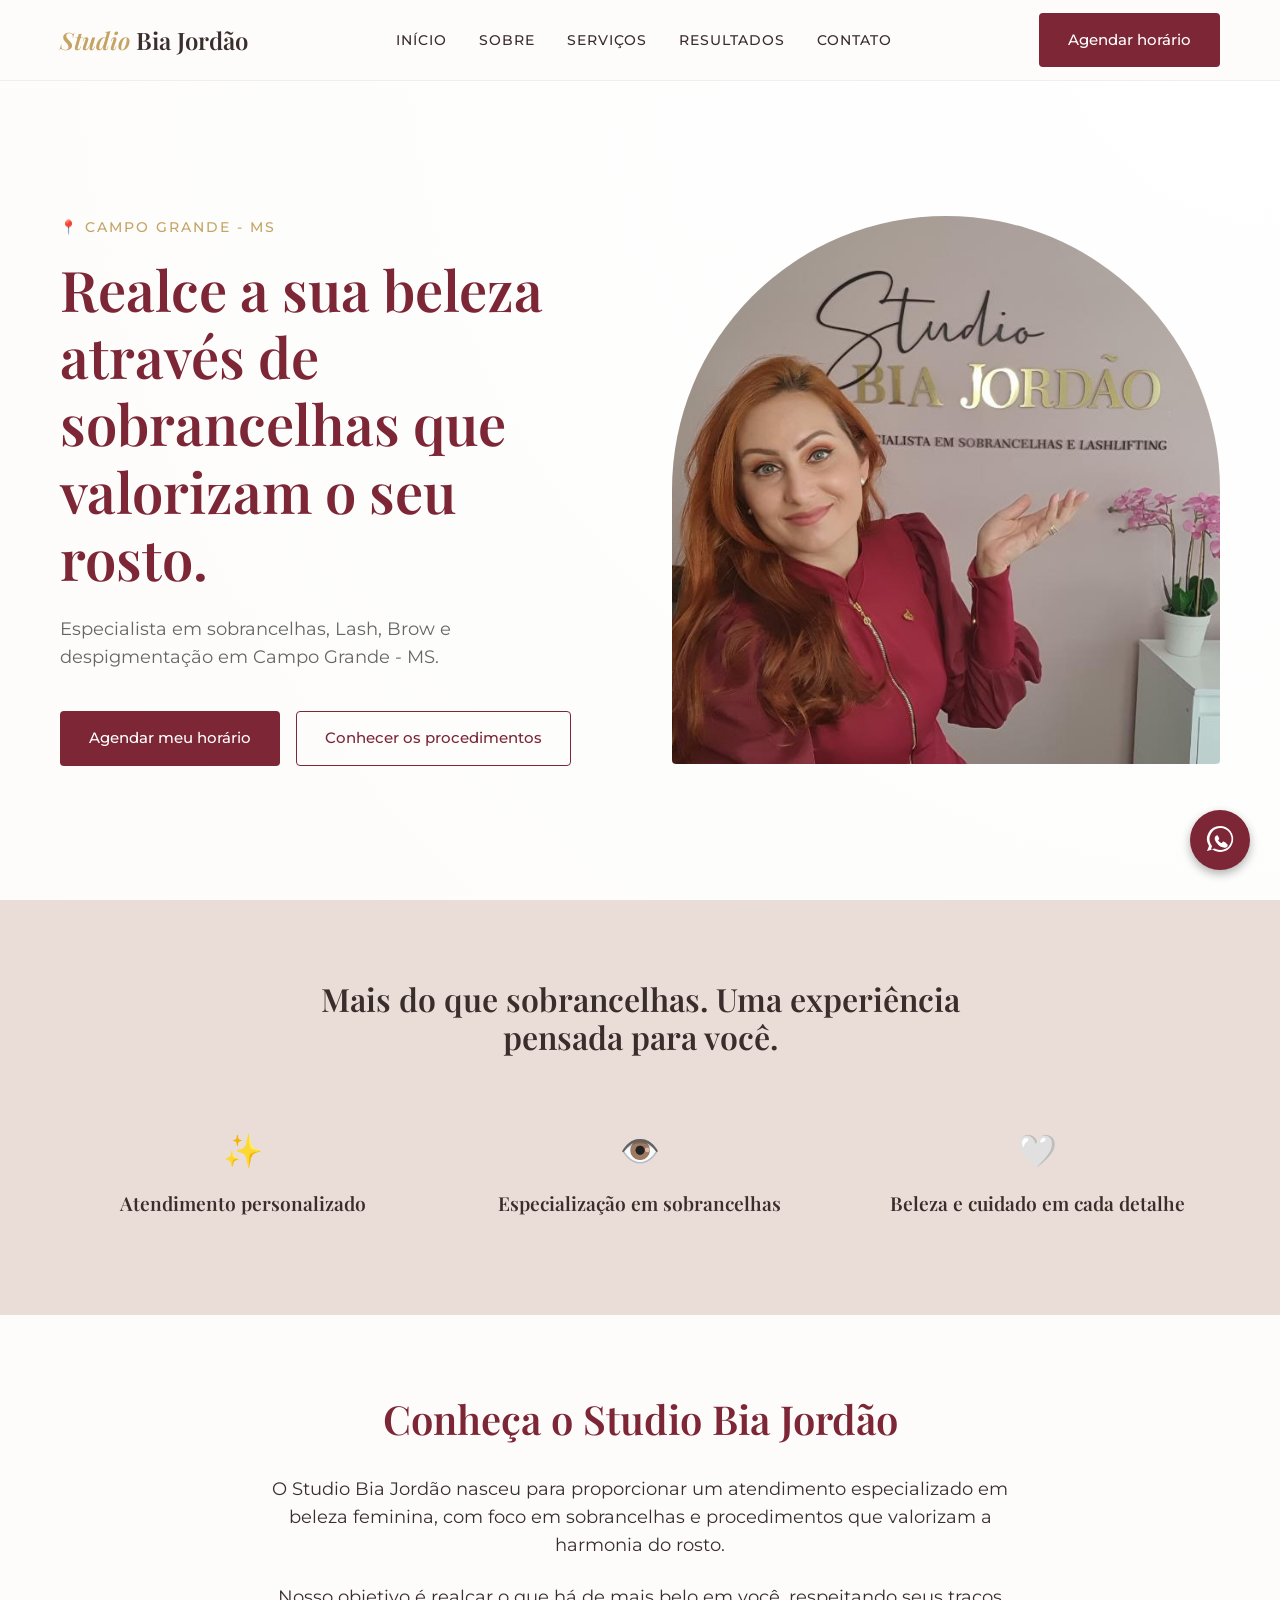
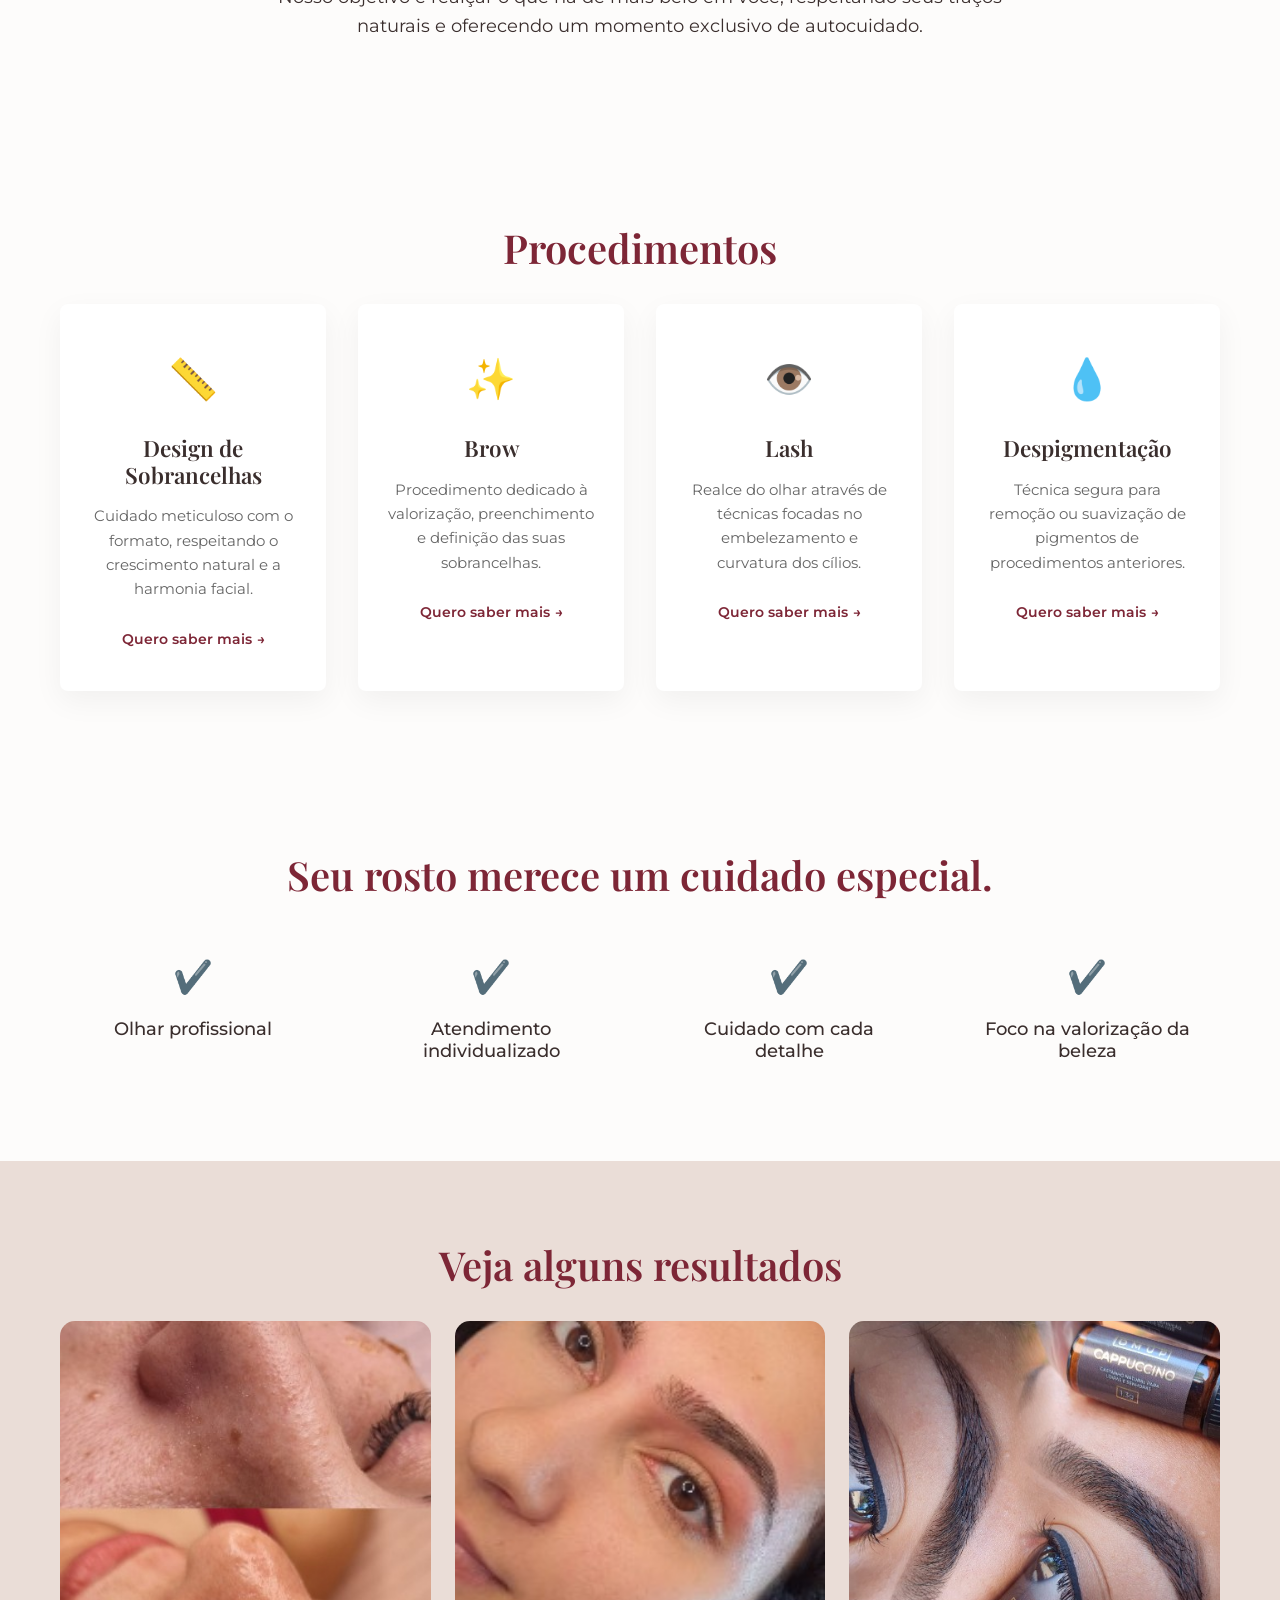
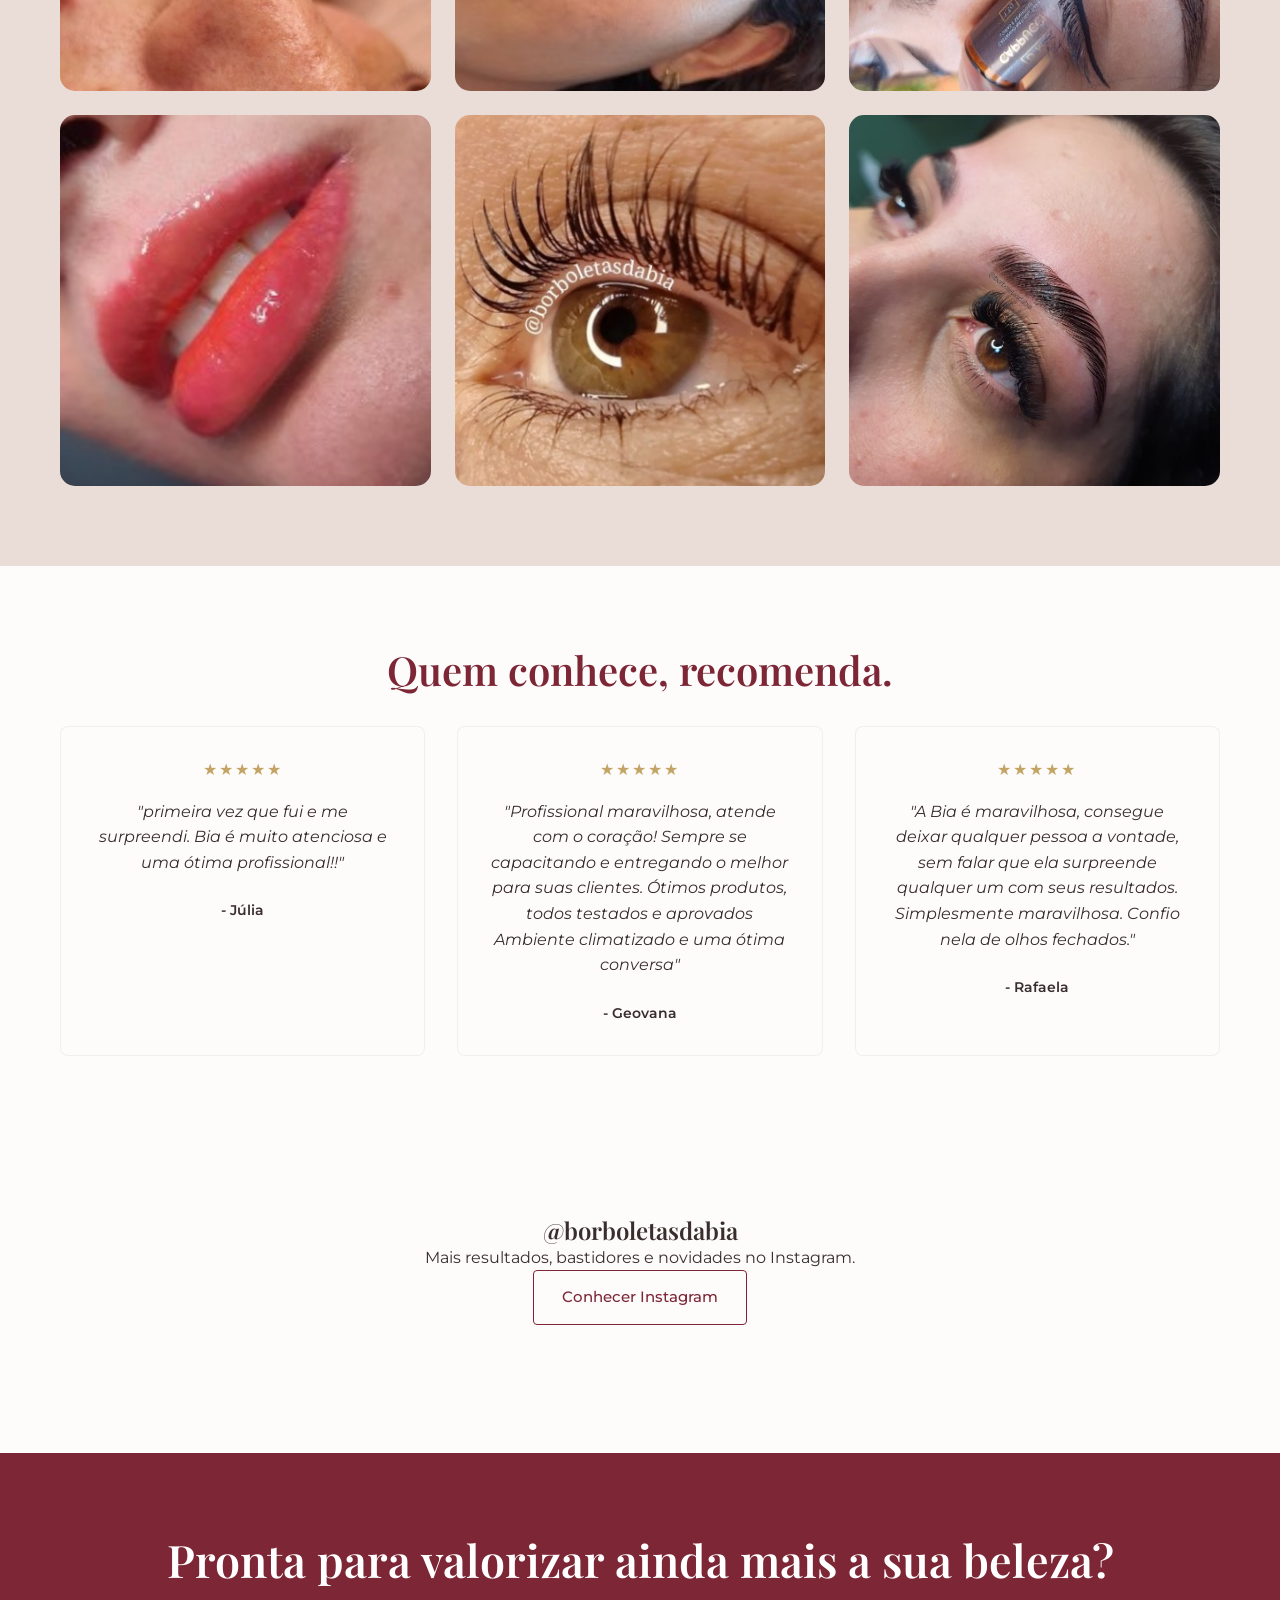
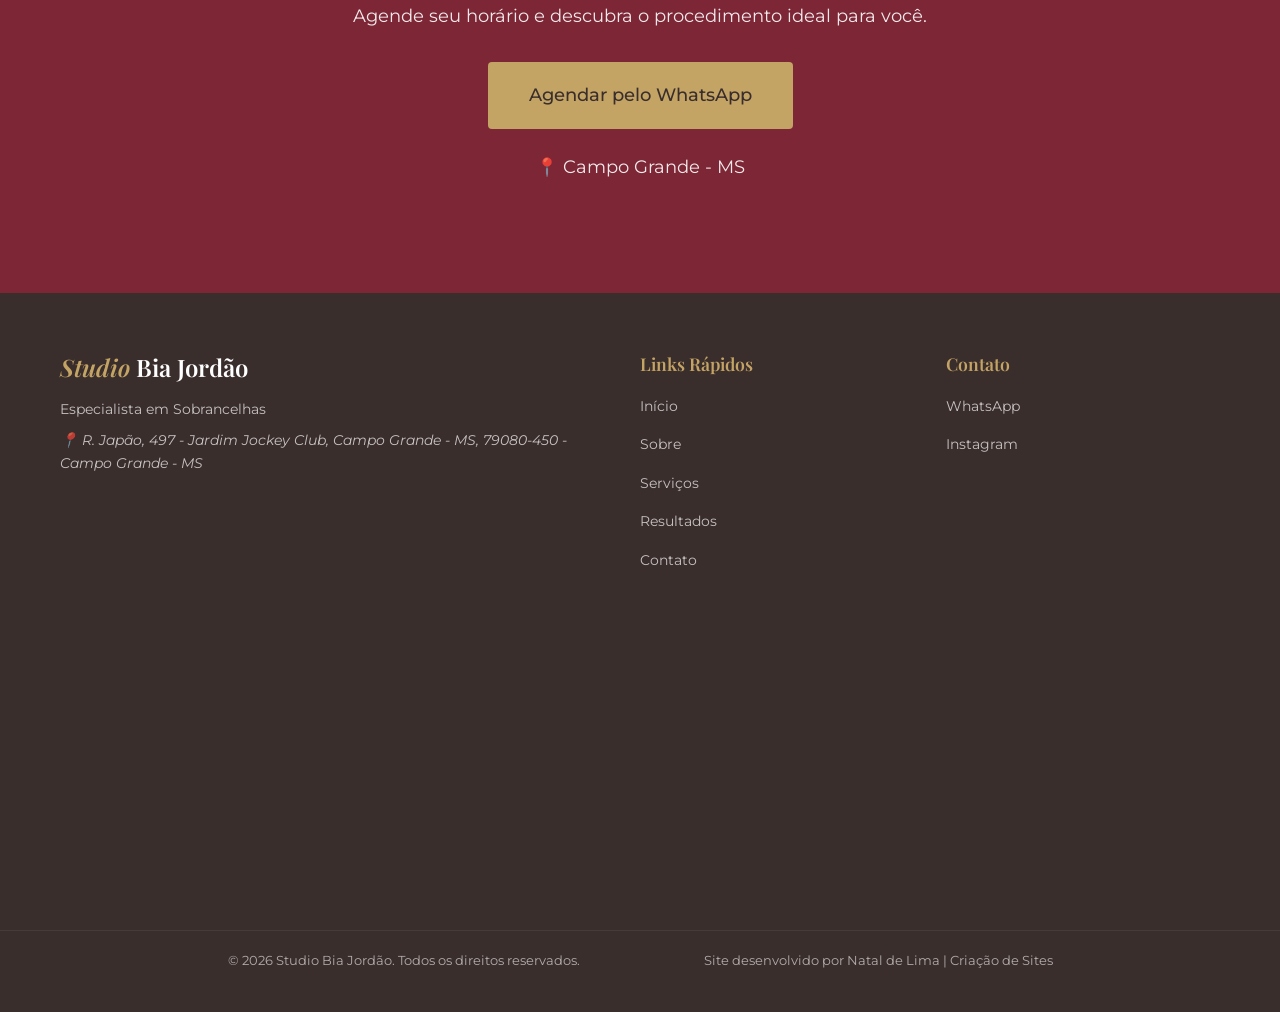
==== index.html @ cadeedb7 "Corrigido tamanho do mapa" ====
<!DOCTYPE html>
<html lang="pt-BR">

<head>
    <meta charset="UTF-8">
    <meta name="viewport" content="width=device-width, initial-scale=1.0">
    <meta name="description"
        content="Studio Bia Jordão em Campo Grande - MS. Especialista em sobrancelhas, Lash, Brow e despigmentação. Conheça os procedimentos e agende seu horário.">
    <title>Studio Bia Jordão | Sobrancelhas, Lash e Brow em Campo Grande</title>

    <!-- Open Graph / SEO Social -->
    <meta property="og:title" content="Studio Bia Jordão | Especialista em Sobrancelhas">
    <meta property="og:description"
        content="Realce a sua beleza através de sobrancelhas que valorizam o seu rosto em Campo Grande - MS.">
    <meta property="og:type" content="website">

    <!-- Google Fonts -->
    <link rel="preconnect" href="https://fonts.googleapis.com">
    <link rel="preconnect" href="https://fonts.gstatic.com" crossorigin>
    <link
        href="https://fonts.googleapis.com/css2?family=Montserrat:wght@300;400;500;600&family=Playfair+Display:ital,wght@0,400;0,600;1,400&display=swap"
        rel="stylesheet">

    <!-- CSS -->
    <link rel="stylesheet" href="css/style.css">
</head>

<body>

    <!-- Header -->
    <header id="header">
        <div class="container header-container">
            <a href="#inicio" class="logo" aria-label="Voltar ao início">
                <span>Studio</span> Bia Jordão
            </a>

            <nav class="desktop-nav" aria-label="Navegação principal">
                <ul class="nav-list">
                    <li><a href="#inicio">Início</a></li>
                    <li><a href="#sobre">Sobre</a></li>
                    <li><a href="#servicos">Serviços</a></li>
                    <li><a href="#resultados">Resultados</a></li>
                    <li><a href="#contato">Contato</a></li>
                </ul>
            </nav>

            <a href="https://wa.me/5567981476122?text=Olá%2C%20Bia!%20Vim%20pelo%20site%20e%20gostaria%20de%20saber%20mais%20sobre%20os%20procedimentos%20e%20horários%20disponíveis."
                class="btn btn-primary header-btn" target="_blank" rel="noopener noreferrer">Agendar horário</a>

            <!-- Mobile Menu Toggle -->
            <button class="menu-toggle" aria-label="Abrir menu" aria-expanded="false" aria-controls="mobile-nav">
                <span class="hamburger"></span>
            </button>
        </div>

        <!-- Mobile Nav -->
        <nav id="mobile-nav" class="mobile-nav" aria-hidden="true">
            <ul class="mobile-nav-list">
                <li><a href="#inicio">Início</a></li>
                <li><a href="#sobre">Sobre</a></li>
                <li><a href="#servicos">Serviços</a></li>
                <li><a href="#resultados">Resultados</a></li>
                <li><a href="#contato">Contato</a></li>
                <li><a href="https://wa.me/5567981476122" class="btn btn-primary" target="_blank"
                        rel="noopener noreferrer">Agendar horário</a></li>
            </ul>
        </nav>
    </header>

    <main>
        <!-- Hero Section -->
        <section id="inicio" class="hero">
            <div class="container hero-container">
                <div class="hero-content animate-on-scroll fade-in-up">
                    <span class="location-tag">📍 Campo Grande - MS</span>
                    <h1>Realce a sua beleza através de sobrancelhas que valorizam o seu rosto.</h1>
                    <p class="subheadline">Especialista em sobrancelhas, Lash, Brow e despigmentação em Campo Grande -
                        MS.</p>
                    <div class="hero-actions">
                        <a href="https://wa.me/5567981476122?text=Olá%2C%20Bia!%20Vim%20pelo%20site%20e%20gostaria%20de%20saber%20mais%20sobre%20os%20procedimentos%20e%20horários%20disponíveis."
                            class="btn btn-primary" target="_blank" rel="noopener noreferrer">Agendar meu horário</a>
                        <a href="#servicos" class="btn btn-outline">Conhecer os procedimentos</a>
                    </div>
                </div>
                <div class="hero-image animate-on-scroll fade-in">
                    <!-- Referência exata à imagem solicitada -->
                    <img class="hero-img" src="img/bia_jordao.jpeg"
                        alt="Bia Jordão - Especialista em Sobrancelhas no Studio Bia Jordão" width="600" height="800">
                    <div class="hero-decor"></div>
                </div>
            </div>
        </section>

        <!-- Positioning Section -->
        <section id="posicionamento" class="positioning bg-nude">
            <div class="container text-center animate-on-scroll fade-in-up">
                <h2>Mais do que sobrancelhas. Uma experiência pensada para você.</h2>
                <div class="features-grid">
                    <div class="feature-item">
                        <span class="feature-icon">✨</span>
                        <h3>Atendimento personalizado</h3>
                    </div>
                    <div class="feature-item">
                        <span class="feature-icon">👁️</span>
                        <h3>Especialização em sobrancelhas</h3>
                    </div>
                    <div class="feature-item">
                        <span class="feature-icon">🤍</span>
                        <h3>Beleza e cuidado em cada detalhe</h3>
                    </div>
                </div>
            </div>
        </section>

        <!-- About Section -->
        <section id="sobre" class="about">
            <div class="container about-container">
                <div class="about-text animate-on-scroll fade-in-up">
                    <h2 class="section-title">Conheça o Studio Bia Jordão</h2>
                    <p>O Studio Bia Jordão nasceu para proporcionar um atendimento especializado em beleza feminina, com
                        foco em sobrancelhas e procedimentos que valorizam a harmonia do rosto.</p>
                    <p>Nosso objetivo é realçar o que há de mais belo em você, respeitando seus traços naturais e
                        oferecendo um momento exclusivo de autocuidado.</p>
                </div>
            </div>
        </section>

        <!-- Services Section -->
        <section id="servicos" class="services bg-offwhite">
            <div class="container">
                <h2 class="section-title text-center animate-on-scroll fade-in-up">Procedimentos</h2>
                <div class="services-grid">

                    <div class="service-card animate-on-scroll fade-in-up delay-1">
                        <div class="card-icon">📏</div>
                        <h3>Design de Sobrancelhas</h3>
                        <p>Cuidado meticuloso com o formato, respeitando o crescimento natural e a harmonia facial.</p>
                        <a href="https://wa.me/5567981476122?text=Gostaria%20de%20saber%20mais%20sobre%20o%20Design%20de%20Sobrancelhas"
                            class="service-link" target="_blank" rel="noopener noreferrer">Quero saber mais
                            <span>&rarr;</span></a>
                    </div>

                    <div class="service-card animate-on-scroll fade-in-up delay-2">
                        <div class="card-icon">✨</div>
                        <h3>Brow</h3>
                        <p>Procedimento dedicado à valorização, preenchimento e definição das suas sobrancelhas.</p>
                        <a href="https://wa.me/5567981476122?text=Gostaria%20de%20saber%20mais%20sobre%20o%20procedimento%20Brow"
                            class="service-link" target="_blank" rel="noopener noreferrer">Quero saber mais
                            <span>&rarr;</span></a>
                    </div>

                    <div class="service-card animate-on-scroll fade-in-up delay-3">
                        <div class="card-icon">👁️</div>
                        <h3>Lash</h3>
                        <p>Realce do olhar através de técnicas focadas no embelezamento e curvatura dos cílios.</p>
                        <a href="https://wa.me/5567981476122?text=Gostaria%20de%20saber%20mais%20sobre%20o%20procedimento%20Lash"
                            class="service-link" target="_blank" rel="noopener noreferrer">Quero saber mais
                            <span>&rarr;</span></a>
                    </div>

                    <div class="service-card animate-on-scroll fade-in-up delay-4">
                        <div class="card-icon">💧</div>
                        <h3>Despigmentação</h3>
                        <p>Técnica segura para remoção ou suavização de pigmentos de procedimentos anteriores.</p>
                        <a href="https://wa.me/5567981476122?text=Gostaria%20de%20saber%20mais%20sobre%20a%20Despigmentação"
                            class="service-link" target="_blank" rel="noopener noreferrer">Quero saber mais
                            <span>&rarr;</span></a>
                    </div>

                </div>
            </div>
        </section>

        <!-- Why Choose Us -->
        <section id="diferenciais" class="why-choose-us">
            <div class="container text-center animate-on-scroll fade-in-up">
                <h2 class="section-title">Seu rosto merece um cuidado especial.</h2>
                <div class="why-grid">
                    <div class="why-item">
                        <span class="why-icon">✔️</span>
                        <h4>Olhar profissional</h4>
                    </div>
                    <div class="why-item">
                        <span class="why-icon">✔️</span>
                        <h4>Atendimento individualizado</h4>
                    </div>
                    <div class="why-item">
                        <span class="why-icon">✔️</span>
                        <h4>Cuidado com cada detalhe</h4>
                    </div>
                    <div class="why-item">
                        <span class="why-icon">✔️</span>
                        <h4>Foco na valorização da beleza</h4>
                    </div>
                </div>
            </div>
        </section>

        <!-- Results / Gallery -->
        <section id="resultados" class="gallery bg-nude">
            <div class="container">
                <h2 class="section-title text-center animate-on-scroll fade-in-up">Veja alguns resultados</h2>
                <div class="gallery-grid">
                    <div class="gallery-item animate-on-scroll fade-in">
                        <div class="placeholder-img"><img src="img/sobrancelha-1.jpeg"></div>
                    </div>
                    <div class="gallery-item animate-on-scroll fade-in delay-1">
                        <div class="placeholder-img"><img src="img/sobrancelha-2.jpeg"></div>
                    </div>
                    <div class="gallery-item animate-on-scroll fade-in delay-2">
                        <div class="placeholder-img"><img src="img/sobrancelha-3.jpeg"></div>
                    </div>
                    <div class="gallery-item animate-on-scroll fade-in">
                        <div class="placeholder-img"><img src="img/sobrancelha-4.jpeg"></div>
                    </div>
                    <div class="gallery-item animate-on-scroll fade-in delay-1">
                        <div class="placeholder-img"><img src="img/sobrancelha-5.jpeg"></div>
                    </div>
                    <div class="gallery-item animate-on-scroll fade-in delay-2">
                        <div class="placeholder-img"><img src="img/sobrancelha-6.jpeg"></div>
                    </div>
                </div>
            </div>
        </section>

        <!-- Testimonials -->
        <section id="depoimentos" class="testimonials">
            <div class="container text-center animate-on-scroll fade-in-up">
                <h2 class="section-title">Quem conhece, recomenda.</h2>
                <div class="testimonials-grid">
                    <div class="testimonial-card">
                        <div class="stars">★★★★★</div>
                        <p class="quote">"primeira vez que fui e me surpreendi. Bia é muito atenciosa e uma ótima
                            profissional!!"</p>
                        <p class="author">- Júlia</p>
                    </div>
                    <div class="testimonial-card">
                        <div class="stars">★★★★★</div>
                        <p class="quote">"Profissional maravilhosa, atende com o coração! Sempre se capacitando e
                            entregando o melhor para suas clientes. Ótimos
                            produtos, todos testados e aprovados Ambiente climatizado e uma ótima conversa"</p>
                        <p class="author">- Geovana</p>
                    </div>
                    <div class="testimonial-card">
                        <div class="stars">★★★★★</div>
                        <p class="quote">"A Bia é maravilhosa, consegue deixar qualquer pessoa a vontade, sem falar que
                            ela surpreende qualquer um com seus
                            resultados. Simplesmente maravilhosa. Confio nela de olhos fechados."</p>
                        <p class="author">- Rafaela</p>
                    </div>
                </div>
            </div>
        </section>

        <!-- Instagram -->
        <section id="instagram" class="instagram bg-offwhite">
            <div class="container text-center animate-on-scroll fade-in-up">
                <div class="insta-content">
                    <h2>@borboletasdabia</h2>
                    <p>Mais resultados, bastidores e novidades no Instagram.</p>
                    <a href="https://www.instagram.com/borboletasdabia/" class="btn btn-outline insta-btn"
                        target="_blank" rel="noopener noreferrer">Conhecer Instagram</a>
                </div>
            </div>
        </section>

        <!-- Final CTA -->
        <section id="contato" class="cta-final animate-on-scroll fade-in">
            <div class="container text-center">
                <h2>Pronta para valorizar ainda mais a sua beleza?</h2>
                <p>Agende seu horário e descubra o procedimento ideal para você.</p>
                <a href="https://wa.me/5567981476122" class="btn btn-primary btn-large" target="_blank"
                    rel="noopener noreferrer">Agendar pelo WhatsApp</a>
                <p class="location-sub">📍 Campo Grande - MS</p>
            </div>
        </section>
    </main>

    <!-- Footer -->
    <footer>
        <div class="container footer-container">
            <div class="footer-brand">
                <div class="logo"><span>Studio</span> Bia Jordão</div>
                <p>Especialista em Sobrancelhas</p>
                <address>
                    <p>📍 R. Japão, 497 - Jardim Jockey Club, Campo Grande - MS, 79080-450 -
                        Campo Grande - MS</p>

                    <iframe
                        src="https://www.google.com/maps/embed?pb=!1m18!1m12!1m3!1d3737.5935550552895!2d-54.62749182461278!3d-20.481880355731327!2m3!1f0!2f0!3f0!3m2!1i1024!2i768!4f13.1!3m3!1m2!1s0x9486e70e41bae967%3A0x37c1807185c353e5!2s%EF%B8%8F%20%40borboletasdabia%20Sobrancelhas%7C%20Lashlifting%7C%20Browlamination%7C%20Dermaplaning%7C%20Limpeza%EF%B8%8F%20de%20pele%20e%20muito%20mais*21!5e0!3m2!1spt-BR!2sbr!4v1786744595365!5m2!1spt-BR!2sbr"
                        style="border:0; border-radius: 5%; width:100%; max-width:450px; height: 400px"
                        allowfullscreen="" loading="lazy" referrerpolicy="strict-origin-when-cross-origin"></iframe>
                </address>
            </div>
            <div class="footer-links">
                <h4>Links Rápidos</h4>
                <ul>
                    <li><a href="#inicio">Início</a></li>
                    <li><a href="#sobre">Sobre</a></li>
                    <li><a href="#servicos">Serviços</a></li>
                    <li><a href="#resultados">Resultados</a></li>
                    <li><a href="#contato">Contato</a></li>
                </ul>
            </div>
            <div class="footer-social">
                <h4>Contato</h4>
                <ul>
                    <li><a href="https://wa.me/5567981476122" target="_blank" rel="noopener noreferrer">WhatsApp</a>
                    </li>
                    <li><a href="https://www.instagram.com/borboletasdabia/" target="_blank"
                            rel="noopener noreferrer">Instagram</a></li>
                </ul>
            </div>
        </div>
        <div class="footer-bottom">
            <p>&copy; 2026 Studio Bia Jordão. Todos os direitos reservados.</p>
            <p>Site desenvolvido por <a href="https://nataldelima.github.io" target="_blank">Natal de Lima | Criação de
                    Sites</a></p>
        </div>
    </footer>

    <!-- Floating WhatsApp Button -->
    <a href="https://wa.me/5567981476122?text=Olá%2C%20Bia!%20Vim%20pelo%20site%20e%20gostaria%20de%20agendar%20um%20horário."
        class="fab-whatsapp" target="_blank" rel="noopener noreferrer" aria-label="Agende seu horário via WhatsApp">
        <span class="tooltip">Agende seu horário</span>
        <!-- SVG Ícone WhatsApp -->
        <svg viewBox="0 0 32 32" width="32" height="32" fill="white">
            <path
                d="M16 2a13 13 0 0 0-11 20l-2 5 5.5-1.5a13 13 0 1 0 7.5-23.5zm0 24a11 11 0 0 1-5.5-1.5l-3.5 1 1-3.5a11 11 0 1 1 8 4zm5.5-7.5c-.3-.1-1.8-.9-2-1s-.5-.1-.7.2c-.2.3-.8 1-1 1.2s-.4.3-.7.1c-1-.5-2-1.3-2.8-2.3-.2-.3 0-.4.2-.6l.4-.5c.2-.2.2-.4.3-.6.1-.3 0-.5-.1-.7s-.8-2-1-2.4c-.3-.4-.6-.3-.8-.3h-.6c-.2 0-.6.1-.9.4s-1.1 1-1.1 2.6 1.1 3.2 1.3 3.4c.2.3 2.3 3.6 5.6 5 .8.3 1.4.5 1.9.6.8.3 1.5.2 2 .1.6-.1 1.8-.7 2-1.5s.2-1.4.1-1.6c-.1-.2-.4-.3-.7-.5z" />
        </svg>
    </a>

    <!-- Scripts -->
    <script src="js/script.js"></script>
</body>

</html>
---- css/style.css ----
/* ==========================================================================
   Variáveis e Tipografia
   ========================================================================== */
:root {
    /* Paleta de Cores */
    --color-primary: #7d2636;
    /* Bordô/Vinho profundo */
    --color-primary-dark: #5c1825;
    --color-secondary: #eaddd7;
    /* Nude/Rosé suave */
    --color-accent: #c4a465;
    /* Dourado/Champagne sutil */
    --color-bg-light: #fdfcfb;
    /* Off-white/Creme */
    --color-text-dark: #3a2e2d;
    /* Marrom profundo/Cinza escuro */
    --color-text-light: #ffffff;

    /* Fontes */
    --font-heading: 'Playfair Display', serif;
    --font-body: 'Montserrat', sans-serif;

    /* Espaçamentos e Sombras */
    --transition-smooth: all 0.3s cubic-bezier(0.25, 0.8, 0.25, 1);
    --shadow-soft: 0 10px 30px rgba(0, 0, 0, 0.05);
}

/* ==========================================================================
   Reset & Base
   ========================================================================== */
* {
    margin: 0;
    padding: 0;
    box-sizing: border-box;
}

html {
    scroll-behavior: smooth;
    scroll-padding-top: 80px;
    /* Compensa o sticky header */
}

body {
    font-family: var(--font-body);
    color: var(--color-text-dark);
    background-color: var(--color-bg-light);
    line-height: 1.6;
    overflow-x: hidden;
}

h1, h2, h3, h4, .logo {
    font-family: var(--font-heading);
    font-weight: 600;
    line-height: 1.2;
}

a {
    text-decoration: none;
    color: inherit;
    transition: var(--transition-smooth);
}

ul {
    list-style: none;
}

img {
    max-width: 100%;
    height: auto;
    display: block;
}

.container {
    width: 100%;
    max-width: 1200px;
    margin: 0 auto;
    padding: 0 20px;
}

.text-center {
    text-align: center;
}

.bg-nude {
    background-color: var(--color-secondary);
}

.bg-offwhite {
    background-color: var(--color-bg-light);
}

section {
    padding: 80px 0;
}

.section-title {
    font-size: 2.5rem;
    margin-bottom: 2rem;
    color: var(--color-primary);
}

/* ==========================================================================
   Botões
   ========================================================================== */
.btn {
    display: inline-block;
    padding: 14px 28px;
    font-size: 0.95rem;
    font-weight: 500;
    border-radius: 4px;
    text-align: center;
    cursor: pointer;
    border: 1px solid transparent;
}

.btn-primary {
    background-color: var(--color-primary);
    color: var(--color-text-light);
}

.btn-primary:hover, .btn-primary:focus {
    background-color: var(--color-primary-dark);
    transform: translateY(-2px);
    box-shadow: 0 5px 15px rgba(125, 38, 54, 0.3);
}

.btn-outline {
    background-color: transparent;
    color: var(--color-primary);
    border-color: var(--color-primary);
}

.btn-outline:hover, .btn-outline:focus {
    background-color: var(--color-primary);
    color: var(--color-text-light);
}

.btn-large {
    padding: 18px 40px;
    font-size: 1.1rem;
}

/* ==========================================================================
   Header & Navegação
   ========================================================================== */
header {
    position: fixed;
    top: 0;
    left: 0;
    width: 100%;
    background-color: rgba(253, 252, 251, 0.95);
    backdrop-filter: blur(10px);
    z-index: 1000;
    border-bottom: 1px solid rgba(0, 0, 0, 0.05);
    transition: var(--transition-smooth);
}

header.scrolled {
    box-shadow: var(--shadow-soft);
    padding: 10px 0;
}

.header-container {
    display: flex;
    justify-content: space-between;
    align-items: center;
    height: 80px;
    transition: height 0.3s ease;
}

header.scrolled .header-container {
    height: 65px;
}

.logo {
    font-size: 1.5rem;
    color: var(--color-text-dark);
}

.logo span {
    color: var(--color-accent);
    font-style: italic;
}

.desktop-nav .nav-list {
    display: flex;
    gap: 2rem;
}

.desktop-nav a {
    font-size: 0.9rem;
    font-weight: 500;
    text-transform: uppercase;
    letter-spacing: 1px;
}

.desktop-nav a:hover, .desktop-nav a:focus {
    color: var(--color-accent);
}

.menu-toggle {
    display: none;
    background: none;
    border: none;
    cursor: pointer;
    padding: 10px;
    z-index: 1001;
}

.hamburger {
    display: block;
    width: 25px;
    height: 2px;
    background-color: var(--color-text-dark);
    position: relative;
    transition: var(--transition-smooth);
}

.hamburger::before, .hamburger::after {
    content: '';
    position: absolute;
    width: 100%;
    height: 2px;
    background-color: var(--color-text-dark);
    left: 0;
    transition: var(--transition-smooth);
}

.hamburger::before {
    top: -8px;
}

.hamburger::after {
    top: 8px;
}

.menu-toggle.active .hamburger {
    background-color: transparent;
}

.menu-toggle.active .hamburger::before {
    transform: rotate(45deg);
    top: 0;
}

.menu-toggle.active .hamburger::after {
    transform: rotate(-45deg);
    top: 0;
}

/* Mobile Menu Overlay */
.mobile-nav {
    position: fixed;
    top: 0;
    right: -100%;
    width: 100%;
    height: 100vh;
    background-color: var(--color-bg-light);
    display: flex;
    align-items: center;
    justify-content: center;
    transition: right 0.4s ease-in-out;
    z-index: 999;
}

.mobile-nav.open {
    right: 0;
}

.mobile-nav-list {
    text-align: center;
    display: flex;
    flex-direction: column;
    gap: 2rem;
}

.mobile-nav-list a {
    font-size: 1.5rem;
    font-family: var(--font-heading);
}

/* ==========================================================================
   Hero Section
   ========================================================================== */
.hero {
    padding-top: 140px;
    /* offset para header */
    padding-bottom: 60px;
    min-height: 100vh;
    display: flex;
    align-items: center;
    background: radial-gradient(circle at top right, #fff, var(--color-bg-light));
}

.hero-container {
    display: grid;
    grid-template-columns: 1fr 1fr;
    gap: 4rem;
    align-items: center;
}

.location-tag {
    display: inline-block;
    font-size: 0.85rem;
    color: var(--color-accent);
    margin-bottom: 1rem;
    font-weight: 500;
    text-transform: uppercase;
    letter-spacing: 2px;
}

.hero-content h1 {
    font-size: 3.5rem;
    color: var(--color-primary);
    margin-bottom: 1.5rem;
}

.subheadline {
    font-size: 1.1rem;
    margin-bottom: 2.5rem;
    color: #666;
}

.hero-actions {
    display: flex;
    gap: 1rem;
    flex-wrap: wrap;
}

.hero-image {
    position: relative;
    border-top-left-radius: 50%;
    border-top-right-radius: 50%;
    overflow: hidden;
}

.hero-image img {
    border-radius: 4px;
    box-shadow: var(--shadow-soft);
    position: relative;
    z-index: 2;
}

.hero-decor {
    position: absolute;
    bottom: -20px;
    left: -20px;
    width: 100px;
    height: 100px;
    border: 2px solid var(--color-accent);
    z-index: 1;
}

/* ==========================================================================
   Seção Posicionamento & Diferenciais
   ========================================================================== */
.positioning h2 {
    font-size: 2rem;
    max-width: 700px;
    margin: 0 auto 3rem;
}

.features-grid, .why-grid {
    display: grid;
    grid-template-columns: repeat(3, 1fr);
    gap: 2rem;
}

.why-grid {
    grid-template-columns: repeat(4, 1fr);
}

.feature-item, .why-item {
    padding: 20px;
}

.feature-icon, .why-icon {
    font-size: 2rem;
    display: block;
    margin-bottom: 1rem;
}

.feature-item h3 {
    font-size: 1.2rem;
}

.why-item h4 {
    font-size: 1.1rem;
    font-family: var(--font-body);
    font-weight: 500;
}

/* ==========================================================================
   Sobre
   ========================================================================== */
.about-container {
    max-width: 800px;
    text-align: center;
}

.about p {
    font-size: 1.1rem;
    margin-bottom: 1.5rem;
}

/* ==========================================================================
   Serviços
   ========================================================================== */
.services-grid {
    display: grid;
    grid-template-columns: repeat(auto-fit, minmax(250px, 1fr));
    gap: 2rem;
}

.service-card {
    background: #fff;
    padding: 40px 30px;
    border-radius: 8px;
    box-shadow: var(--shadow-soft);
    text-align: center;
    border-top: 3px solid transparent;
    transition: var(--transition-smooth);
}

.service-card:hover {
    transform: translateY(-10px);
    border-top-color: var(--color-accent);
}

.card-icon {
    font-size: 2.5rem;
    margin-bottom: 1.5rem;
}

.service-card h3 {
    font-size: 1.4rem;
    margin-bottom: 1rem;
}

.service-card p {
    font-size: 0.95rem;
    color: #666;
    margin-bottom: 1.5rem;
}

.service-link {
    color: var(--color-primary);
    font-weight: 600;
    font-size: 0.9rem;
    display: inline-flex;
    align-items: center;
    gap: 5px;
}

.service-link span {
    transition: transform 0.3s ease;
}

.service-link:hover span {
    transform: translateX(5px);
}

/* ==========================================================================
   Galeria / Resultados
   ========================================================================== */
.gallery-grid {
    display: grid;
    grid-template-columns: repeat(3, minmax(0, 1fr));
    gap: 1.5rem;
    align-items: start;
}

.placeholder-img {
    width: 100%;
    max-width: 400px;
    aspect-ratio: 1/1;
    margin: 0 auto;
    overflow: hidden;
    border-radius: 15px;
    background-color: #dfd3d0;
    transition: var(--transition-smooth);
}

.placeholder-img img {
    width: 100%;
    height: 100%;
    display: block;
    object-fit: cover;
    object-position: content;
    transition: transform 0.4s ease;

}

.gallery-item:hover .placeholder-img {
    transform: scale(1.02);
    box-shadow: var(--shadow-soft);
}

.gallery-item:hover .placeholder-img img {
    transform: scale(1.03);
}

/* ==========================================================================
   Depoimentos
   ========================================================================== */
.testimonials-grid {
    display: grid;
    grid-template-columns: repeat(3, 1fr);
    gap: 2rem;
}

.testimonial-card {
    padding: 30px;
    background: var(--color-bg-light);
    border: 1px solid rgba(0, 0, 0, 0.05);
    border-radius: 8px;
}

.stars {
    color: var(--color-accent);
    margin-bottom: 1rem;
    letter-spacing: 2px;
}

.quote {
    font-style: italic;
    margin-bottom: 1.5rem;
}

.author {
    font-weight: 600;
    font-size: 0.9rem;
}

/* ==========================================================================
   Instagram
   ========================================================================== */
.insta-content {
    margin-bottom: 3rem;
}

.insta-grid {
    display: grid;
    grid-template-columns: repeat(4, 1fr);
    gap: 1rem;
}

.insta-placeholder {
    background: #eae3e1;
    aspect-ratio: 1/1;
    display: flex;
    align-items: center;
    justify-content: center;
    color: #999;
    font-size: 0.9rem;
    border-radius: 4px;
}

/* ==========================================================================
   CTA Final
   ========================================================================== */
.cta-final {
    background-color: var(--color-primary);
    color: var(--color-text-light);
}

.cta-final h2 {
    color: var(--color-text-light);
    font-size: 2.8rem;
    margin-bottom: 1rem;
}

.cta-final p {
    margin-bottom: 2rem;
    font-size: 1.1rem;
    opacity: 0.9;
}

.cta-final .btn-primary {
    background-color: var(--color-accent);
    color: var(--color-text-dark);
}

.cta-final .btn-primary:hover {
    background-color: #b39352;
}

.location-sub {
    margin-top: 1.5rem;
    font-size: 0.9rem;
    opacity: 0.8;
}

/* ==========================================================================
   Footer
   ========================================================================== */
footer {
    background-color: var(--color-text-dark);
    color: #fff;
    padding: 60px 0 20px;
}

.footer-container {
    display: grid;
    grid-template-columns: 2fr 1fr 1fr;
    gap: 2rem;
    margin-bottom: 40px;
}

.footer-brand .logo {
    color: #fff;
    margin-bottom: 1rem;
}

.footer-brand .logo span {
    color: var(--color-accent);
}

.footer-brand p {
    opacity: 0.7;
    font-size: 0.9rem;
    margin-bottom: 0.5rem;
}

.footer-links h4, .footer-social h4 {
    color: var(--color-accent);
    margin-bottom: 1.2rem;
    font-size: 1.1rem;
}

.footer-links li, .footer-social li {
    margin-bottom: 0.8rem;
}

.footer-links a, .footer-social a {
    opacity: 0.7;
    font-size: 0.9rem;
}

.footer-links a:hover, .footer-social a:hover {
    opacity: 1;
    color: var(--color-accent);
}

.footer-bottom {
    display: flex;
    gap: 10%;
    justify-content: center;
    padding: 20px;
    border-top: 1px solid rgba(255, 255, 255, 0.1);
    font-size: 0.8rem;
    opacity: 0.6;
}

/* ==========================================================================
   Floating WhatsApp Button
   ========================================================================== */
.fab-whatsapp {
    position: fixed;
    bottom: 30px;
    right: 30px;
    background-color: var(--color-primary);
    width: 60px;
    height: 60px;
    border-radius: 50%;
    display: flex;
    justify-content: center;
    align-items: center;
    box-shadow: 0 4px 10px rgba(0, 0, 0, 0.3);
    z-index: 9999;
    transition: transform 0.3s ease;
}

.fab-whatsapp:hover {
    transform: scale(1.1);
}

.fab-whatsapp .tooltip {
    position: absolute;
    right: 75px;
    background: #fff;
    color: #333;
    padding: 6px 12px;
    border-radius: 4px;
    font-size: 0.8rem;
    font-weight: 500;
    white-space: nowrap;
    opacity: 0;
    pointer-events: none;
    transition: opacity 0.3s ease;
    box-shadow: var(--shadow-soft);
}

.fab-whatsapp:hover .tooltip {
    opacity: 1;
}

/* ==========================================================================
   Animações
   ========================================================================== */
.animate-on-scroll {
    opacity: 0;
}

.fade-in {
    transform: translateY(0);
    transition: opacity 0.8s ease;
}

.fade-in-up {
    transform: translateY(30px);
    transition: opacity 0.8s ease, transform 0.8s ease;
}

.is-visible {
    opacity: 1;
    transform: translateY(0);
}

.delay-1 {
    transition-delay: 0.1s;
}

.delay-2 {
    transition-delay: 0.2s;
}

.delay-3 {
    transition-delay: 0.3s;
}

.delay-4 {
    transition-delay: 0.4s;
}

/* Respeitar preferência do usuário por menos movimento */
@media (prefers-reduced-motion: reduce) {
    * {
        animation: none !important;
        transition: none !important;
    }

    html {
        scroll-behavior: auto;
    }

    .animate-on-scroll {
        opacity: 1;
        transform: none;
    }
}

/* ==========================================================================
   Media Queries (Responsividade)
   ========================================================================== */
@media (max-width: 1024px) {
    .hero h1 {
        font-size: 2.8rem;
    }

    .hero-container {
        gap: 2rem;
    }
}

@media (max-width: 768px) {

    /* Header Mobile */
    .header-btn, .desktop-nav {
        display: none;
    }

    .menu-toggle {
        display: block;
    }

    /* Layouts */
    .hero {
        padding-top: 100px;
        text-align: center;
    }

    .hero-container {
        grid-template-columns: 1fr;
        gap: 3rem;
    }

    .hero-actions {
        justify-content: center;
    }

    .hero-decor {
        display: none;
    }

    .features-grid, .why-grid, .gallery-grid, .testimonials-grid {
        grid-template-columns: 1fr;
    }

    .gallery-grid {
        grid-template-columns: repeat(2, minmax(0, 1fr));
    }

    .insta-grid {
        grid-template-columns: repeat(2, 1fr);
    }

    .hide-mobile {
        display: none;
    }

    .footer-container {
        grid-template-columns: 1fr;
        text-align: center;
    }

    .cta-final h2 {
        font-size: 2.2rem;
    }

    .section-title {
        font-size: 2rem;
    }

    .fab-whatsapp {
        bottom: 20px;
        right: 20px;
        width: 50px;
        height: 50px;
    }

    .fab-whatsapp .tooltip {
        display: none;
    }
}

@media (max-width: 414px) {
    .gallery-grid {
        grid-template-columns: 1fr;
    }

    .hero h1 {
        font-size: 2.2rem;
    }

    .btn {
        width: 100%;
        margin-bottom: 10px;
    }

    .hero-actions {
        flex-direction: column;
        gap: 0;
    }
}
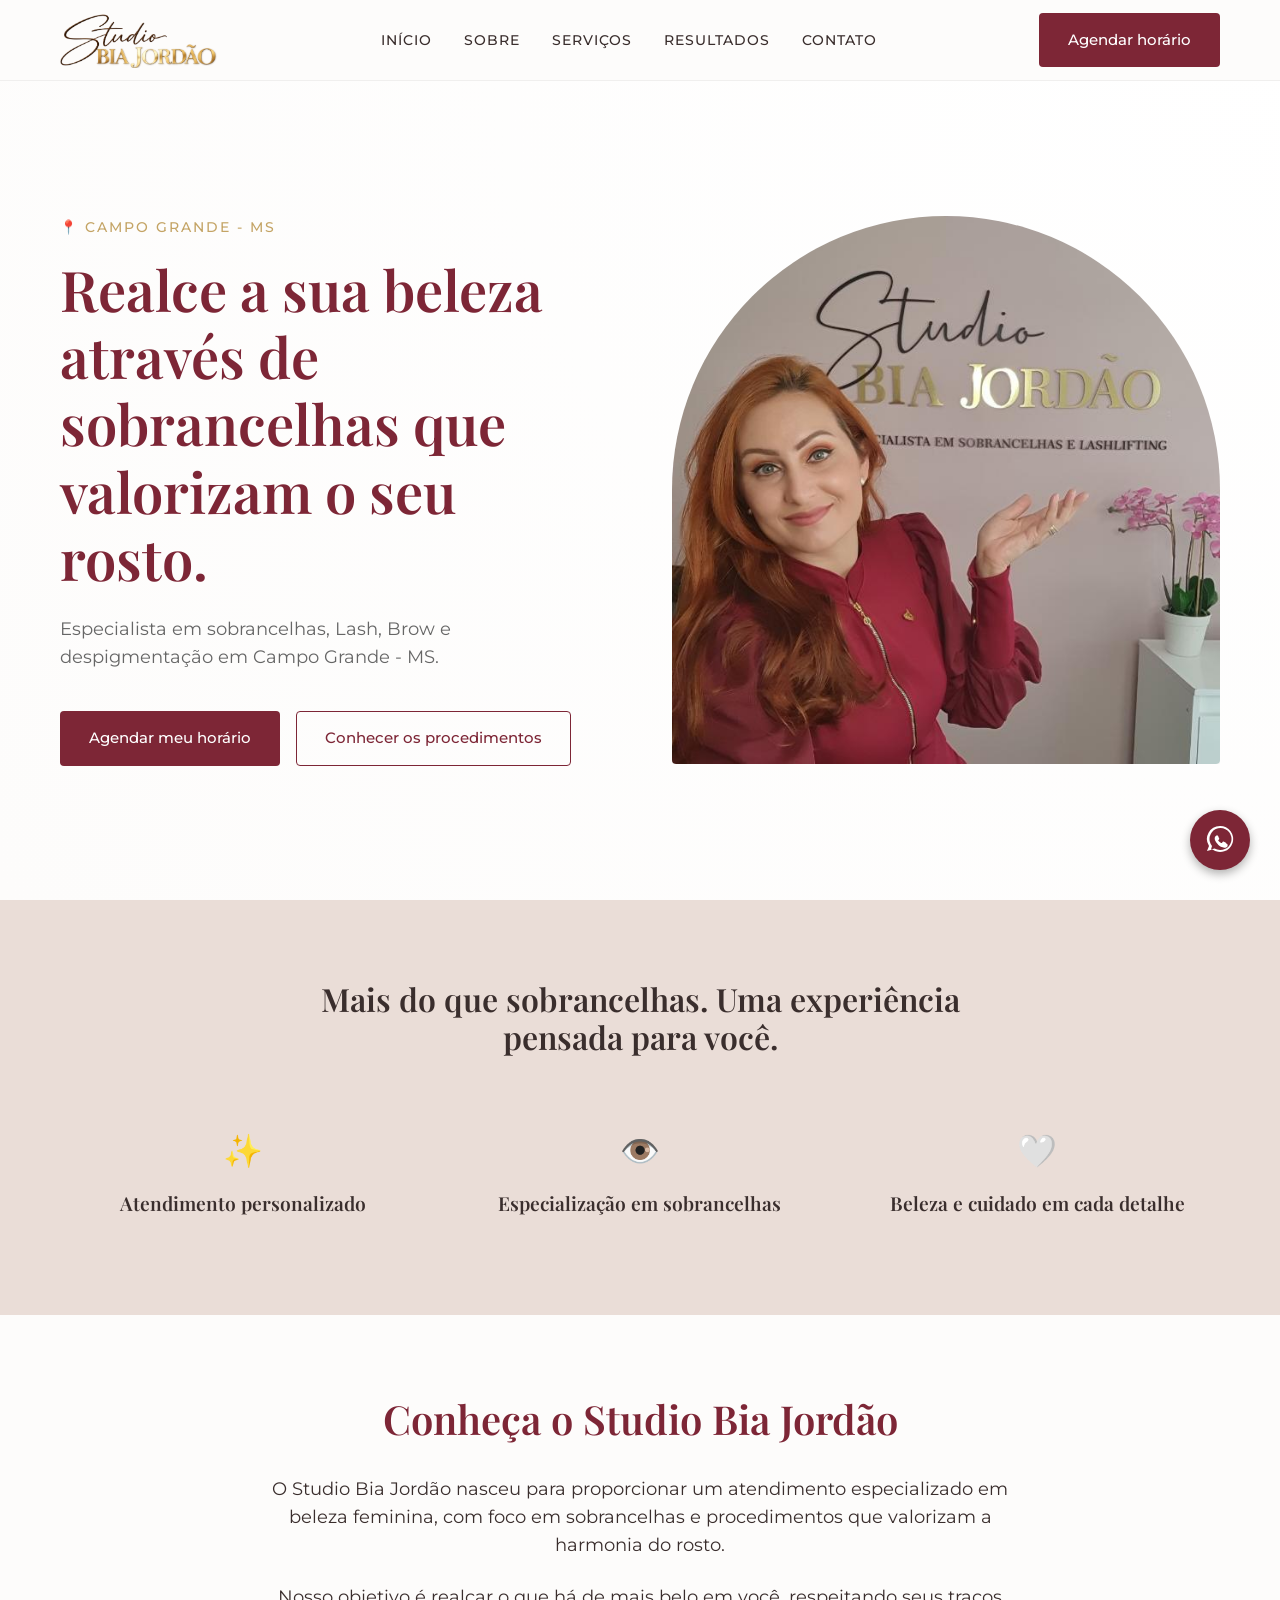
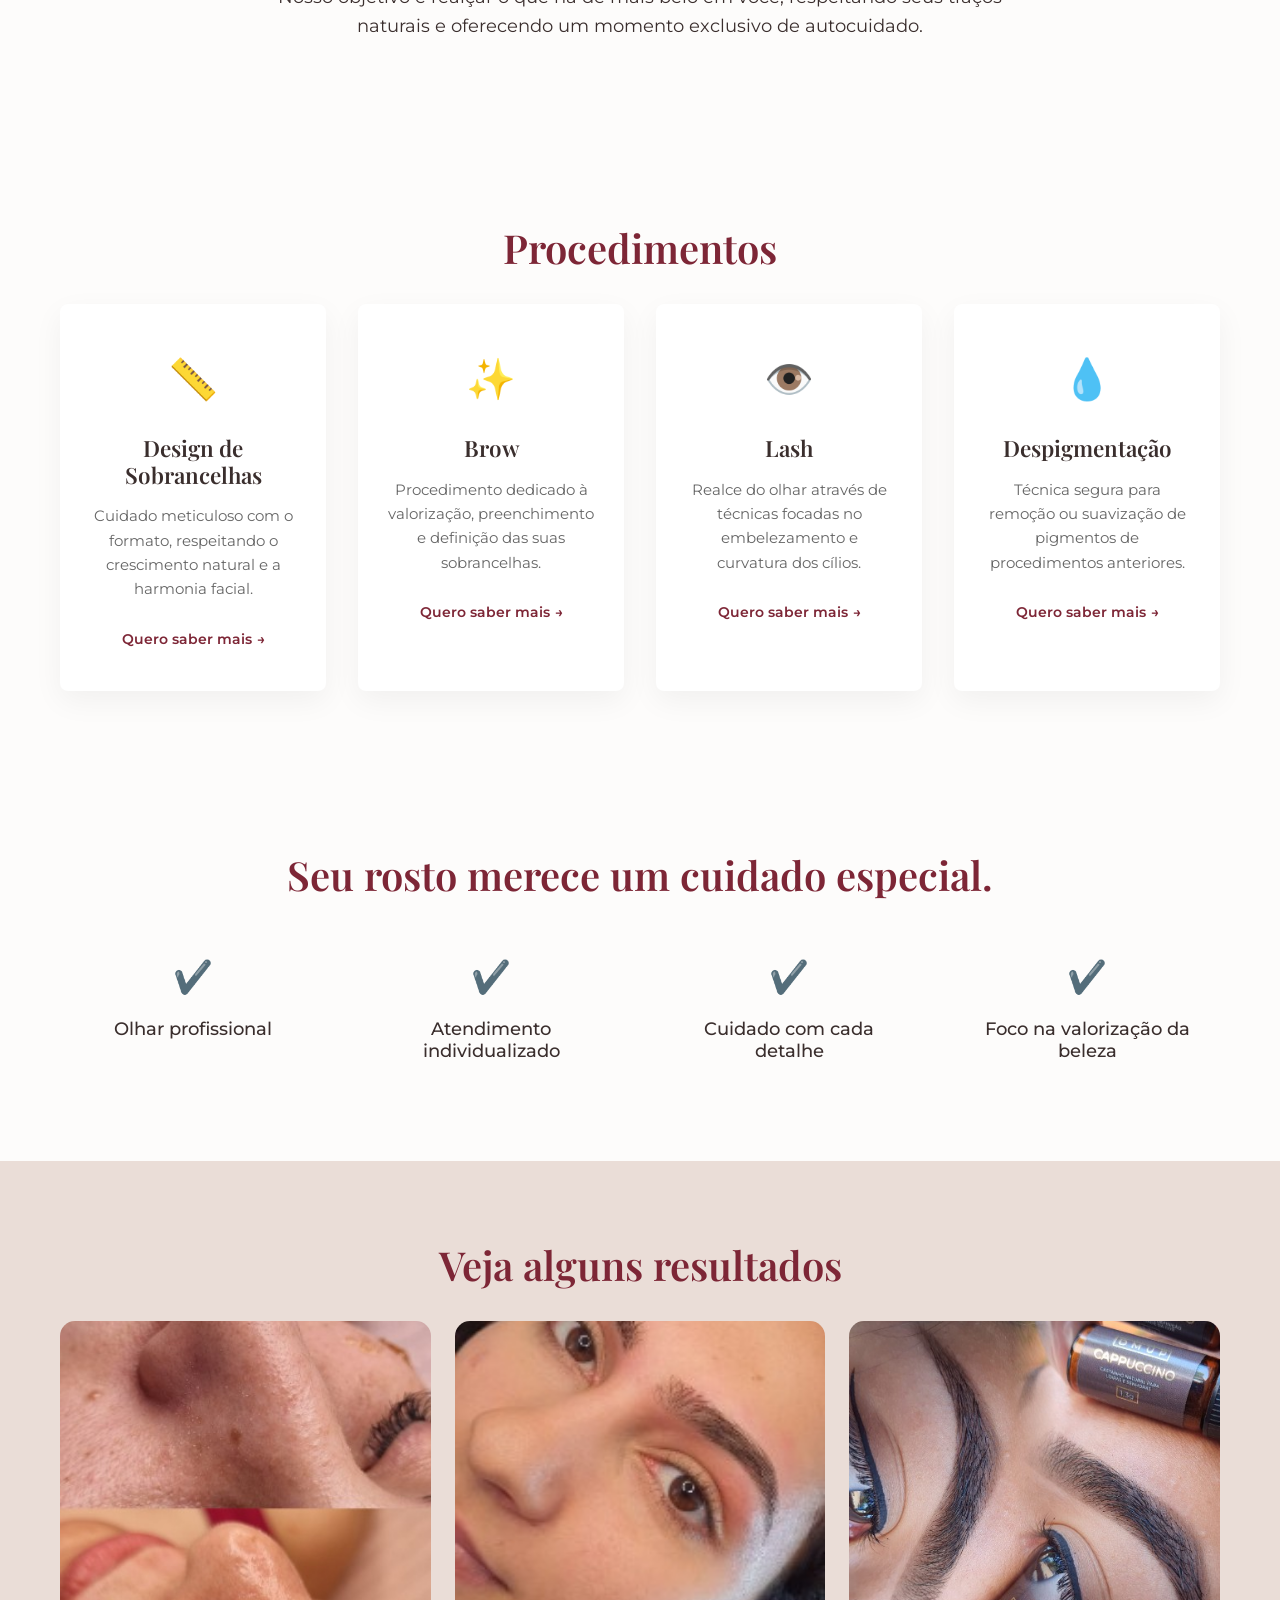
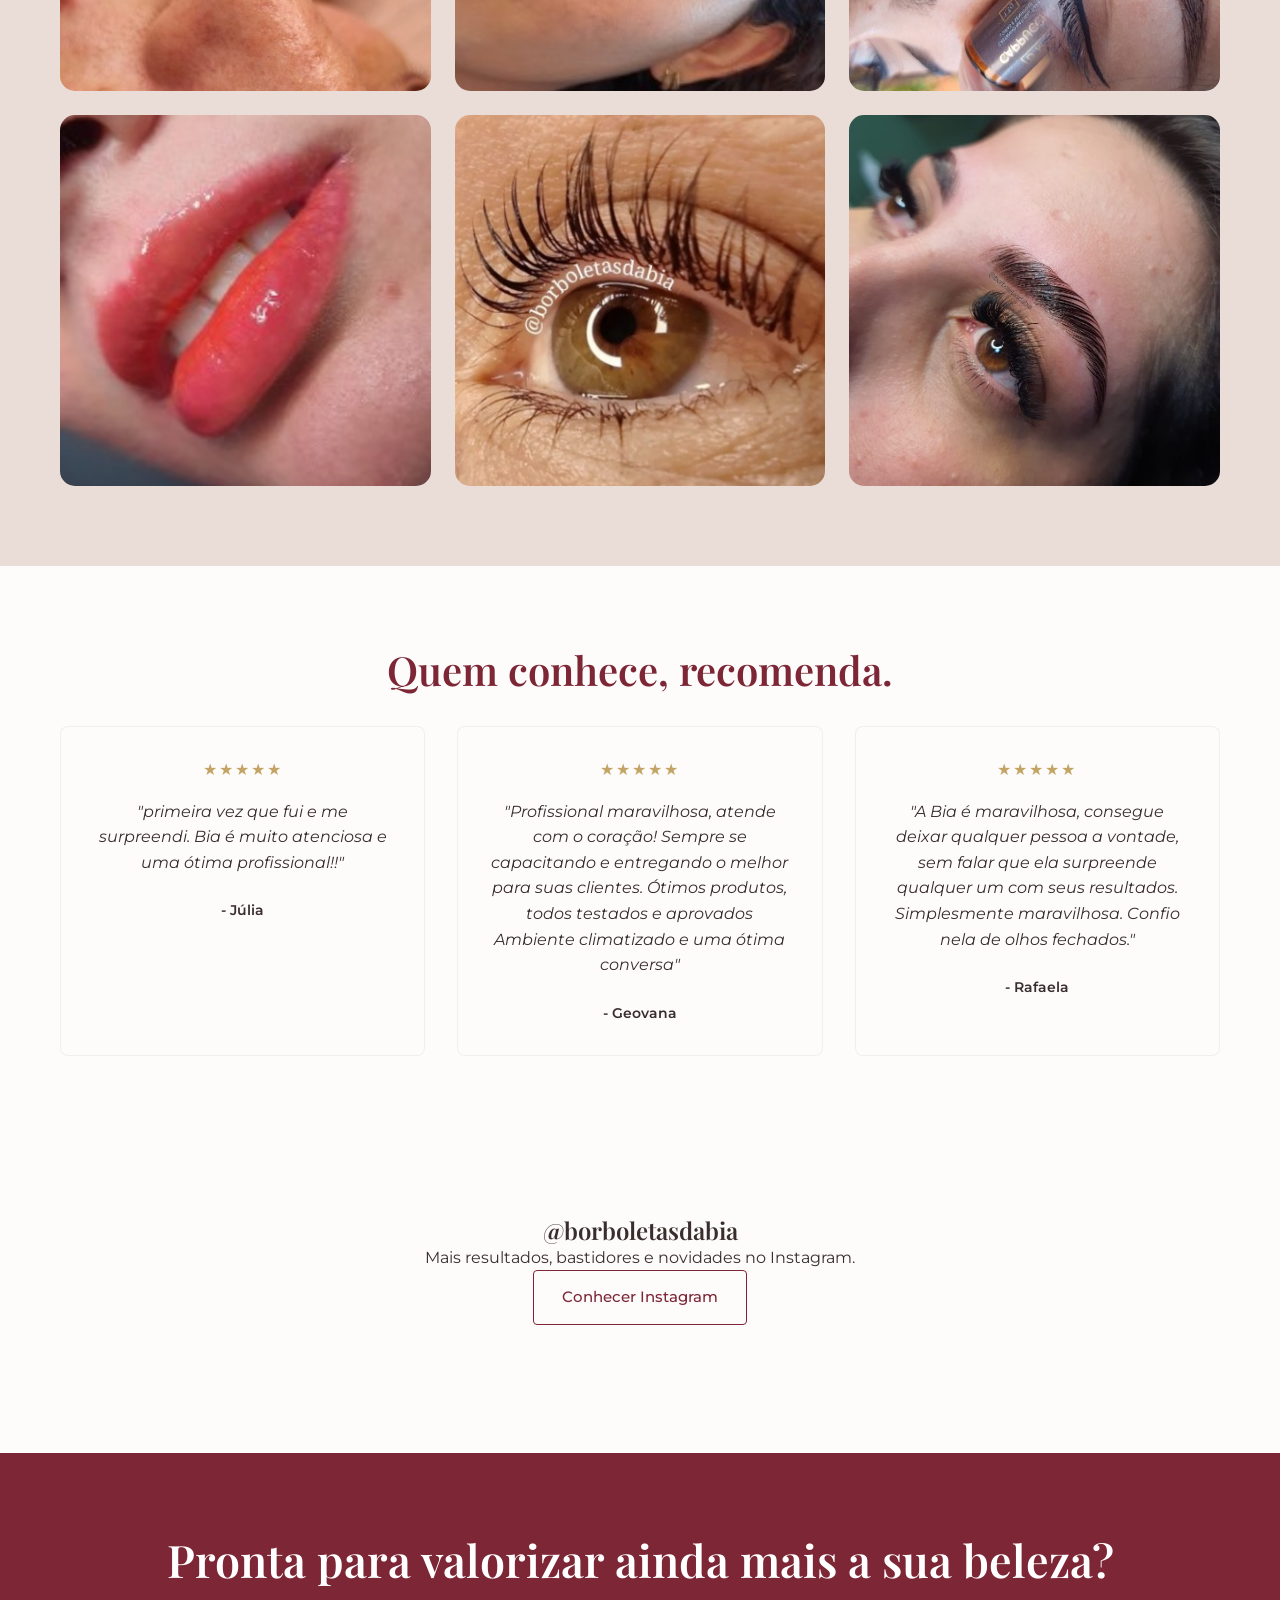
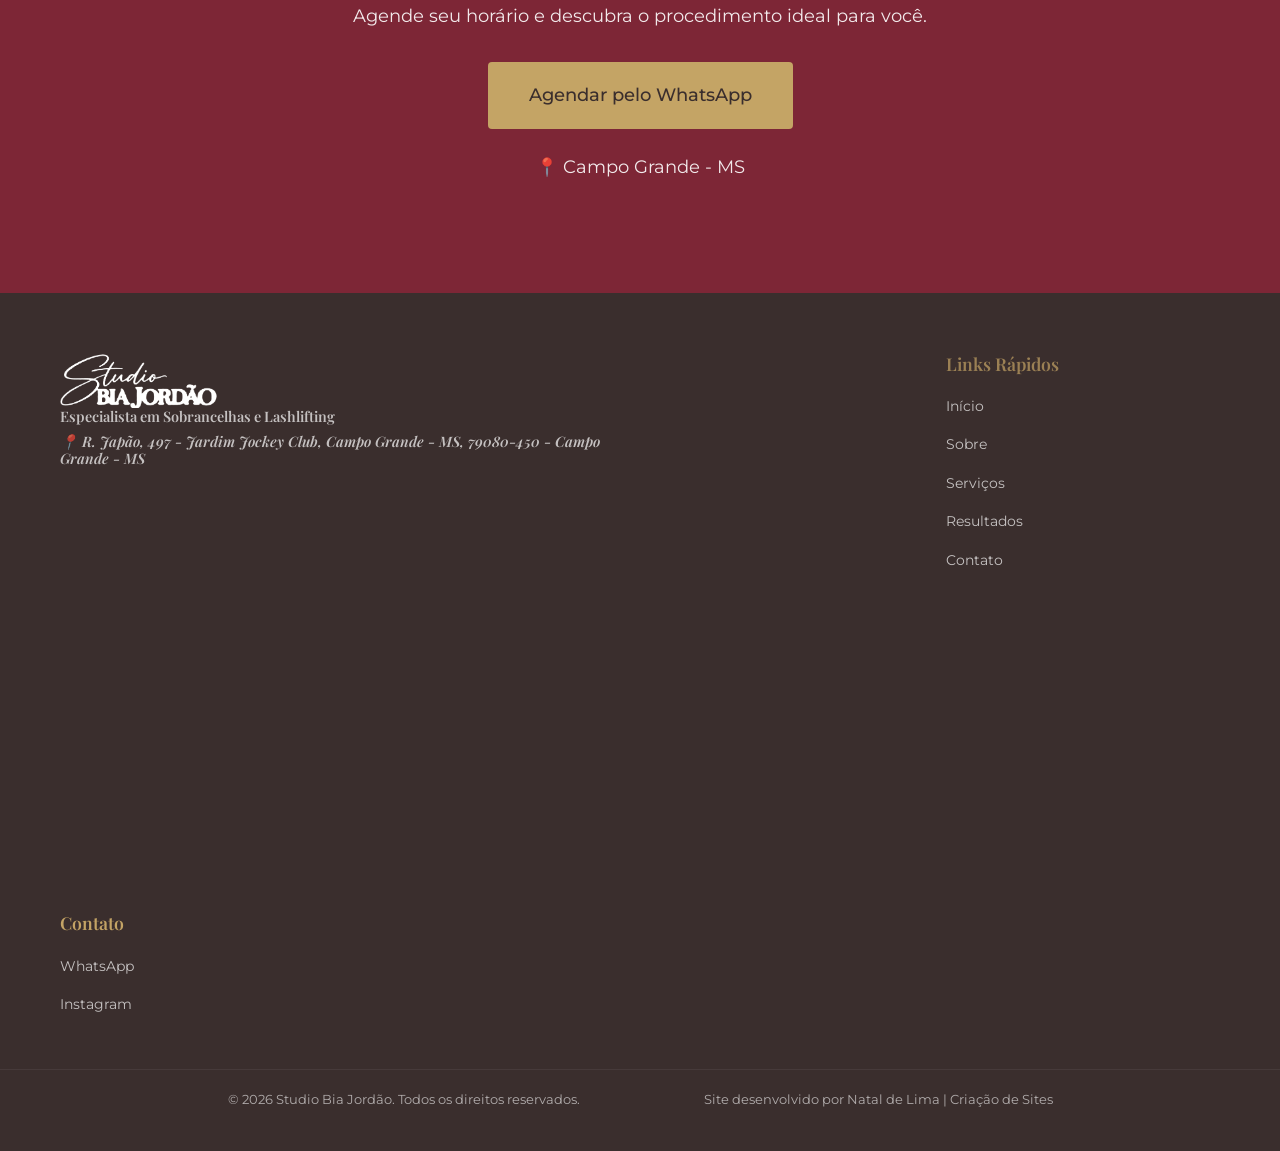
==== commit 78e05c5e: "melhoria na logo" ====
--- a/index.html
+++ b/index.html
@@ -4,15 +4,52 @@
 <head>
     <meta charset="UTF-8">
     <meta name="viewport" content="width=device-width, initial-scale=1.0">
+    <meta name="title" content="Studio Bia Jordão | Especialista em Sobrancelhas, Lash e Brow em Campo Grande - MS">
     <meta name="description"
         content="Studio Bia Jordão em Campo Grande - MS. Especialista em sobrancelhas, Lash, Brow e despigmentação. Conheça os procedimentos e agende seu horário.">
-    <title>Studio Bia Jordão | Sobrancelhas, Lash e Brow em Campo Grande</title>
+    <meta name="author" content="Natal de Lima - Desenvolvimento de Sites">
 
     <!-- Open Graph / SEO Social -->
+    <meta property="og:type" content="website">
+    <meta property="og:url" content="https://studiobiajordao.site.je">
     <meta property="og:title" content="Studio Bia Jordão | Especialista em Sobrancelhas">
     <meta property="og:description"
         content="Realce a sua beleza através de sobrancelhas que valorizam o seu rosto em Campo Grande - MS.">
+    <meta property="og:image" content="img/bia_jordao.jpeg">
+
+    <!-- Open Graph / Facebook -->
     <meta property="og:type" content="website">
+    <meta property="og:url" content="https://studiobiajordao.site.je/">
+    <meta property="og:title"
+        content="Studio Bia Jordão | Especialista em Sobrancelhas, Lash e Brow em Campo Grande - MS">
+    <meta property="og:description"
+        content="Studio Bia Jordão em Campo Grande - MS. Especialista em sobrancelhas, Lash, Brow e despigmentação. Conheça os procedimentos e agende seu horário.">
+    <meta property="og:image" content="img/bia_jordao.jpeg">
+
+    <!-- Twitter / X Meta Tags -->
+    <meta name="twitter:card" content="summary_large_image">
+    <meta name="twitter:title"
+        content="Studio Bia Jordão | Especialista em Sobrancelhas, Lash e Brow em Campo Grande - MS">
+    <meta name="twitter:description"
+        content="Studio Bia Jordão em Campo Grande - MS. Especialista em sobrancelhas, Lash, Brow e despigmentação. Conheça os procedimentos e agende seu horário.">
+    <meta name="twitter:image" content="img/bia_jordao.jpeg">
+
+    <!-- Location Meta Tags -->
+    <meta name="geo.region" content="BR">
+    <meta name="geo.placename" content="R. Japão, 497 - Jardim Jockey Club, Campo Grande - MS, 79080-450">
+    <meta name="geo.position" content="-20.481838;-54.624949">
+    <meta name="ICBM" content="--20.481838;-54.624949">
+
+
+    <!-- Technical Meta Tags -->
+    <meta name="author" content="Natal Lima">
+    <meta name="robots" content="index, follow, max-image-preview:large">
+    <meta name="revisit-after" content="7 days">
+    <meta http-equiv="X-UA-Compatible" content="IE=edge">
+    <meta name="apple-mobile-web-app-capable" content="yes">
+    <meta name="apple-mobile-web-app-status-bar-style" content="black">
+    <meta name="google" content="notranslate">
+
 
     <!-- Google Fonts -->
     <link rel="preconnect" href="https://fonts.googleapis.com">
@@ -21,8 +58,11 @@
         href="https://fonts.googleapis.com/css2?family=Montserrat:wght@300;400;500;600&family=Playfair+Display:ital,wght@0,400;0,600;1,400&display=swap"
         rel="stylesheet">
 
+
     <!-- CSS -->
     <link rel="stylesheet" href="css/style.css">
+
+    <title>Studio Bia Jordão | Sobrancelhas, Lash e Brow em Campo Grande</title>
 </head>
 
 <body>
@@ -31,7 +71,7 @@
     <header id="header">
         <div class="container header-container">
             <a href="#inicio" class="logo" aria-label="Voltar ao início">
-                <span>Studio</span> Bia Jordão
+                <img src="./img/logo-studio-bia-jordao.png" alt="Studio Bia Jordão">
             </a>
 
             <nav class="desktop-nav" aria-label="Navegação principal">
@@ -202,22 +242,28 @@
                 <h2 class="section-title text-center animate-on-scroll fade-in-up">Veja alguns resultados</h2>
                 <div class="gallery-grid">
                     <div class="gallery-item animate-on-scroll fade-in">
-                        <div class="placeholder-img"><img src="img/sobrancelha-1.jpeg"></div>
+                        <div class="placeholder-img"><img src="img/limpeza-de-pele.jpeg" alt="limpeza de pele"></div>
                     </div>
                     <div class="gallery-item animate-on-scroll fade-in delay-1">
-                        <div class="placeholder-img"><img src="img/sobrancelha-2.jpeg"></div>
+                        <div class="placeholder-img"><img src="img/design-de-sobrancelhas.jpeg"
+                                alt="design de sobrancelhas"></div>
                     </div>
                     <div class="gallery-item animate-on-scroll fade-in delay-2">
-                        <div class="placeholder-img"><img src="img/sobrancelha-3.jpeg"></div>
+                        <div class="placeholder-img"><img src="img/design-com-henna.jpeg" alt="design com henna"></div>
                     </div>
                     <div class="gallery-item animate-on-scroll fade-in">
-                        <div class="placeholder-img"><img src="img/sobrancelha-4.jpeg"></div>
+                        <div class="placeholder-img"><img src="img/hydragloss.jpeg"
+                                alt="hydragloss - A hidratação que seus lábios merecem , nutrindo os lábios deixando-os como uma seda.">
+                        </div>
                     </div>
                     <div class="gallery-item animate-on-scroll fade-in delay-1">
-                        <div class="placeholder-img"><img src="img/sobrancelha-5.jpeg"></div>
+                        <div class="placeholder-img"><img src="img/lashlifting.jpeg"
+                                alt="Lashlifting - Ideal para quem quer realçar seus cílios naturais."></div>
                     </div>
                     <div class="gallery-item animate-on-scroll fade-in delay-2">
-                        <div class="placeholder-img"><img src="img/sobrancelha-6.jpeg"></div>
+                        <div class="placeholder-img"><img src="img/browlamination.jpeg"
+                                alt="Browlamination - Desenvolvido para alinhamento dos fios ele vai trazer o aspecto de uma sobrancelha mais cheia! ">
+                        </div>
                     </div>
                 </div>
             </div>
@@ -280,17 +326,18 @@
     <footer>
         <div class="container footer-container">
             <div class="footer-brand">
-                <div class="logo"><span>Studio</span> Bia Jordão</div>
-                <p>Especialista em Sobrancelhas</p>
-                <address>
-                    <p>📍 R. Japão, 497 - Jardim Jockey Club, Campo Grande - MS, 79080-450 -
-                        Campo Grande - MS</p>
-
-                    <iframe
-                        src="https://www.google.com/maps/embed?pb=!1m18!1m12!1m3!1d3737.5935550552895!2d-54.62749182461278!3d-20.481880355731327!2m3!1f0!2f0!3f0!3m2!1i1024!2i768!4f13.1!3m3!1m2!1s0x9486e70e41bae967%3A0x37c1807185c353e5!2s%EF%B8%8F%20%40borboletasdabia%20Sobrancelhas%7C%20Lashlifting%7C%20Browlamination%7C%20Dermaplaning%7C%20Limpeza%EF%B8%8F%20de%20pele%20e%20muito%20mais*21!5e0!3m2!1spt-BR!2sbr!4v1786744595365!5m2!1spt-BR!2sbr"
-                        style="border:0; border-radius: 5%; width:100%; max-width:450px; height: 400px"
-                        allowfullscreen="" loading="lazy" referrerpolicy="strict-origin-when-cross-origin"></iframe>
-                </address>
+                <a href="#inicio" class="logo" aria-label="Voltar ao início">
+                    <img src="./img/logo-studio-bia-jordao-footer.png" alt="Studio Bia Jordão">
+                    <p>Especialista em Sobrancelhas e Lashlifting</p>
+                    <address>
+                        <p>📍 R. Japão, 497 - Jardim Jockey Club, Campo Grande - MS, 79080-450 -
+                            Campo Grande - MS</p>
+
+                        <iframe
+                            src="https://www.google.com/maps/embed?pb=!1m18!1m12!1m3!1d3737.5935550552895!2d-54.62749182461278!3d-20.481880355731327!2m3!1f0!2f0!3f0!3m2!1i1024!2i768!4f13.1!3m3!1m2!1s0x9486e70e41bae967%3A0x37c1807185c353e5!2s%EF%B8%8F%20%40borboletasdabia%20Sobrancelhas%7C%20Lashlifting%7C%20Browlamination%7C%20Dermaplaning%7C%20Limpeza%EF%B8%8F%20de%20pele%20e%20muito%20mais*21!5e0!3m2!1spt-BR!2sbr!4v1786744595365!5m2!1spt-BR!2sbr"
+                            style="border:0; border-radius: 5%; width:100%; max-width:450px; height: 400px"
+                            allowfullscreen="" loading="lazy" referrerpolicy="strict-origin-when-cross-origin"></iframe>
+                    </address>
             </div>
             <div class="footer-links">
                 <h4>Links Rápidos</h4>
--- a/css/style.css
+++ b/css/style.css
@@ -177,9 +177,20 @@
     color: var(--color-text-dark);
 }
 
+.logo a {
+    text-decoration: none;
+}
+
 .logo span {
     color: var(--color-accent);
     font-style: italic;
+}
+
+.logo img {
+    display: block;
+    width: auto;
+    height: clamp(40px, 5vw, 55px);
+    max-width: 240px;
 }
 
 .desktop-nav .nav-list {
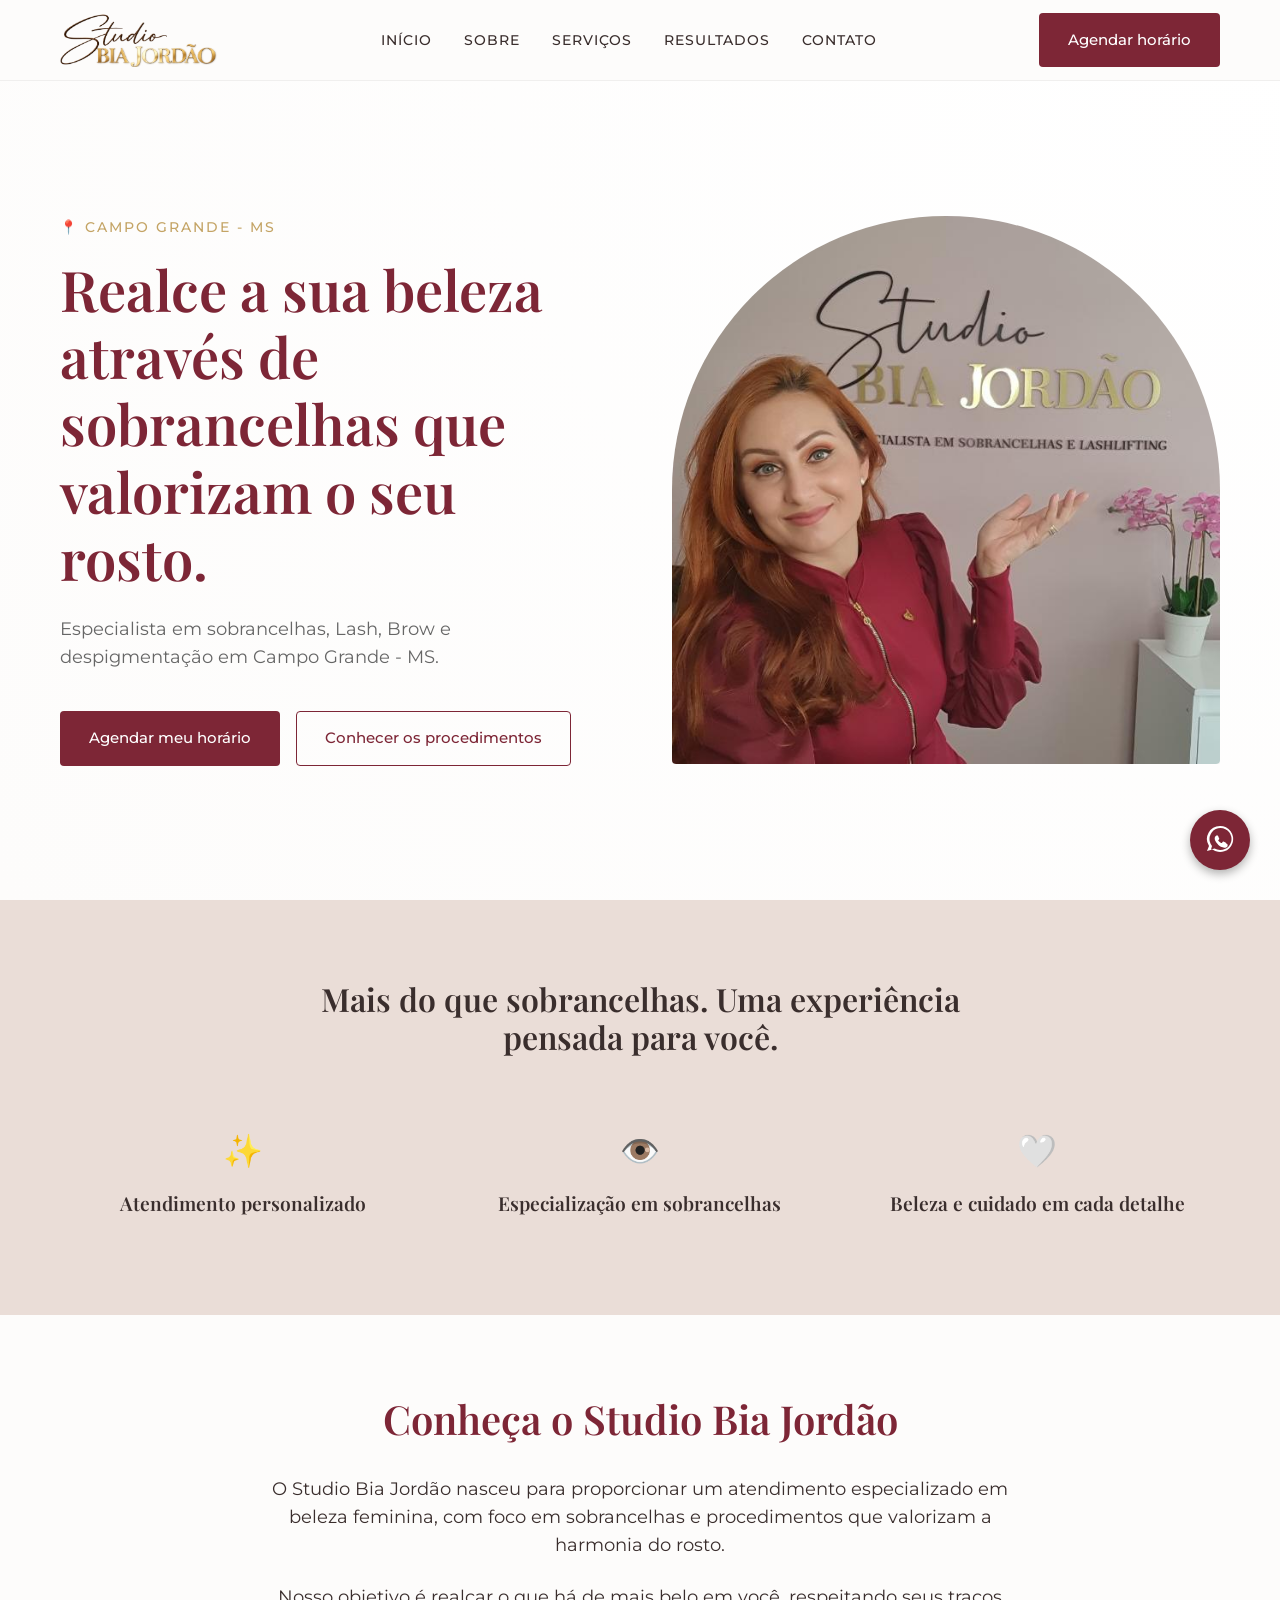
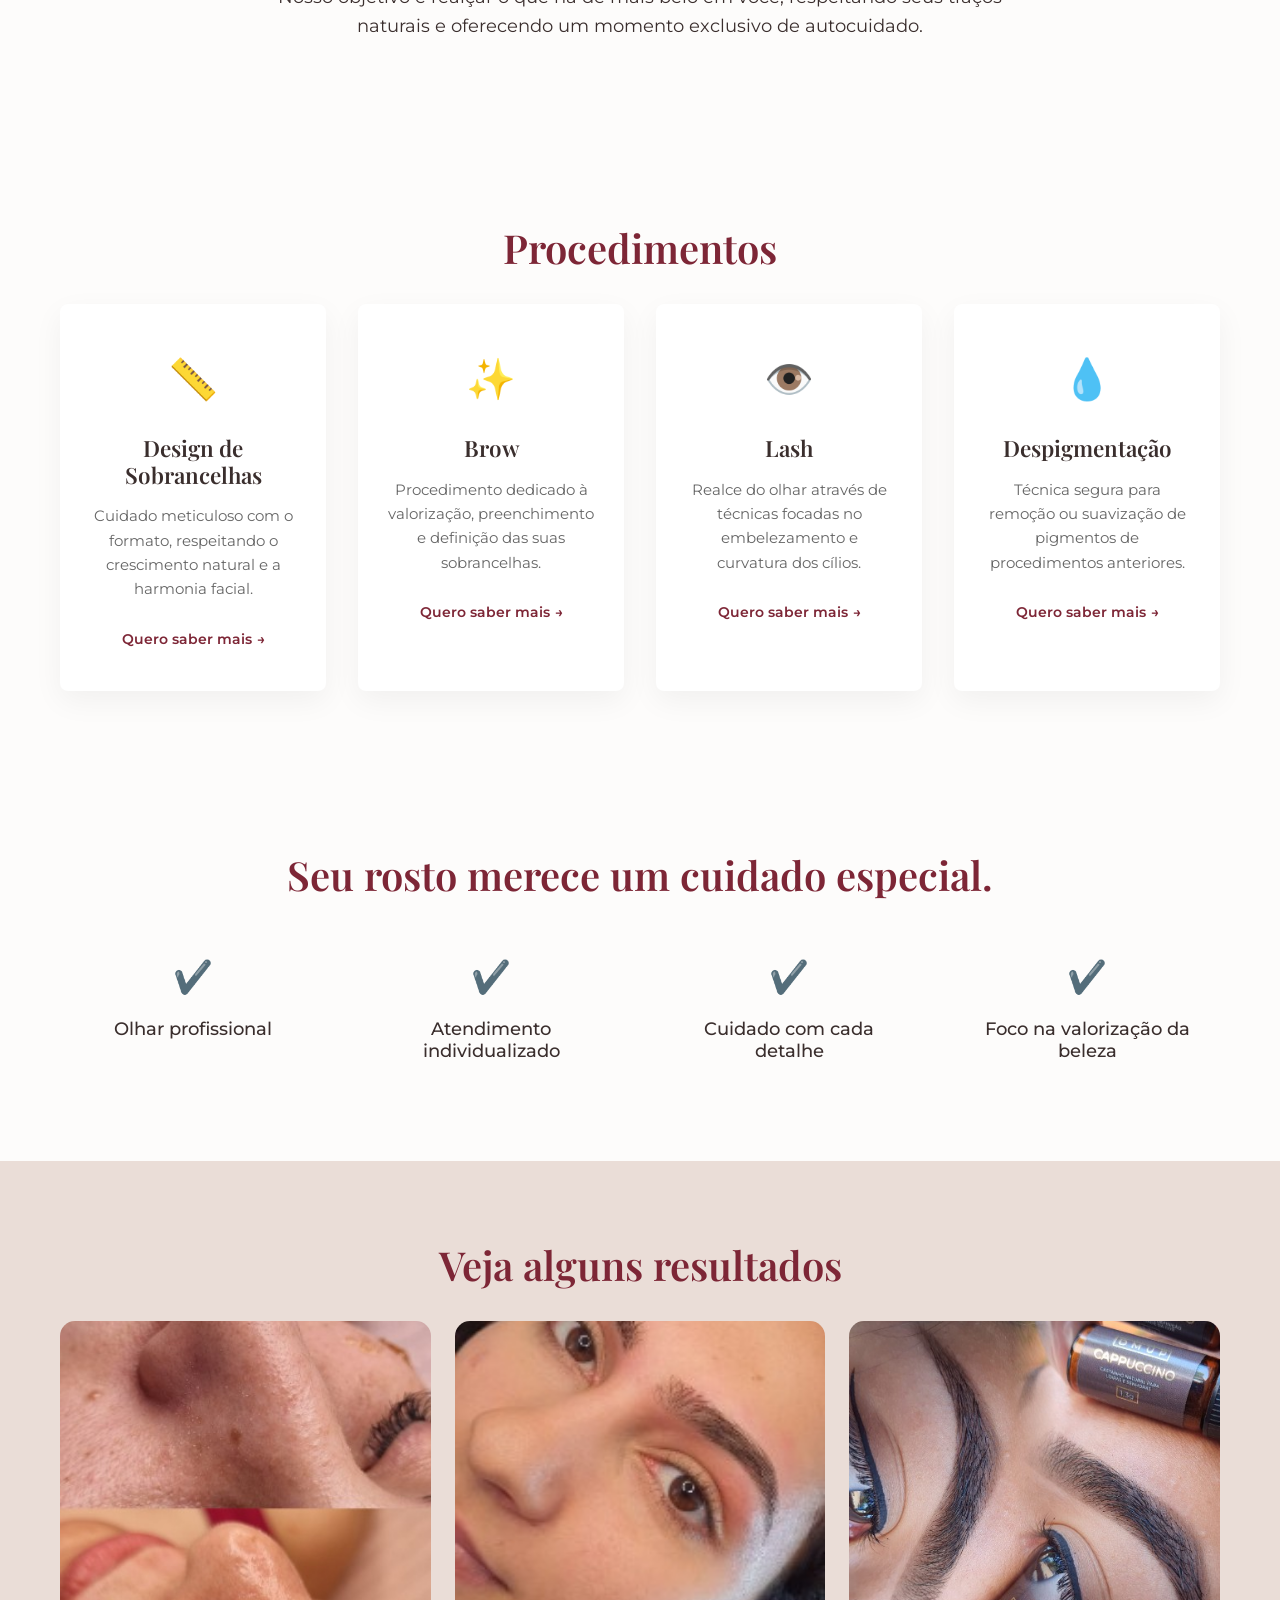
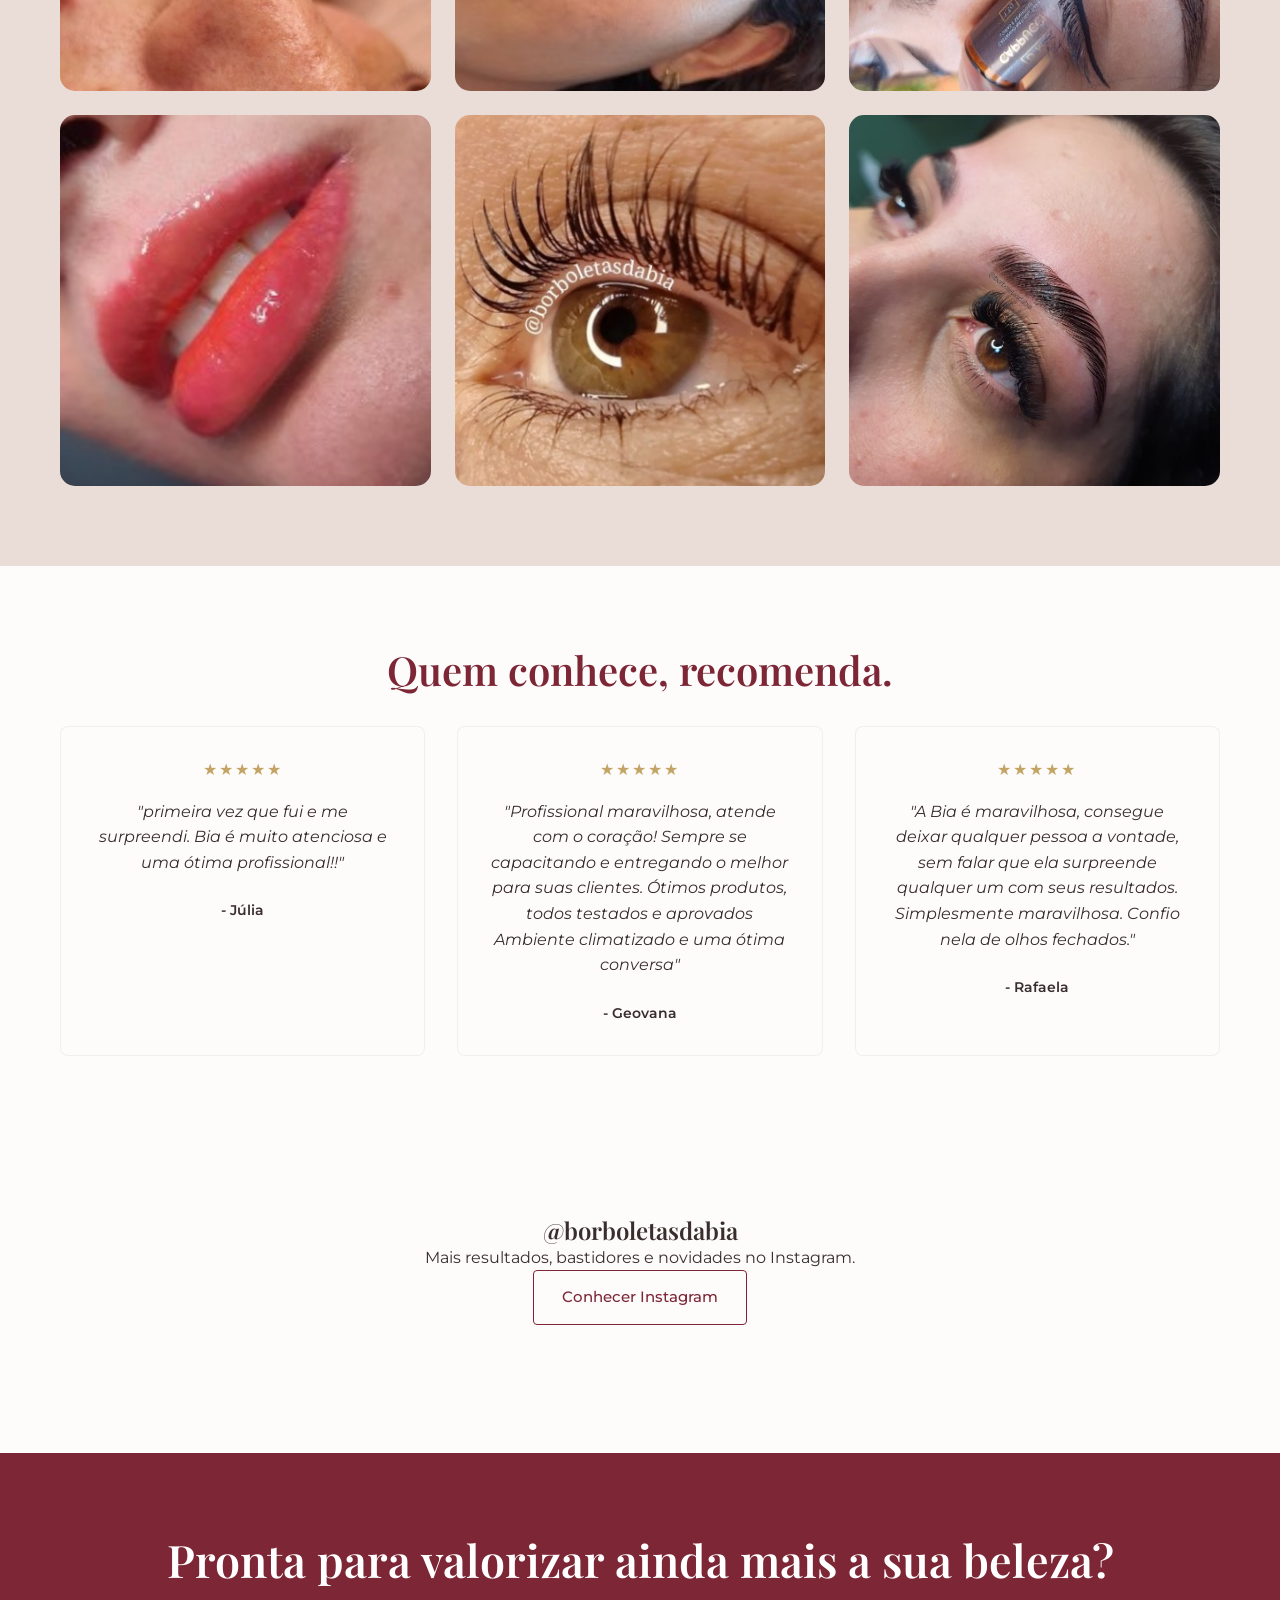
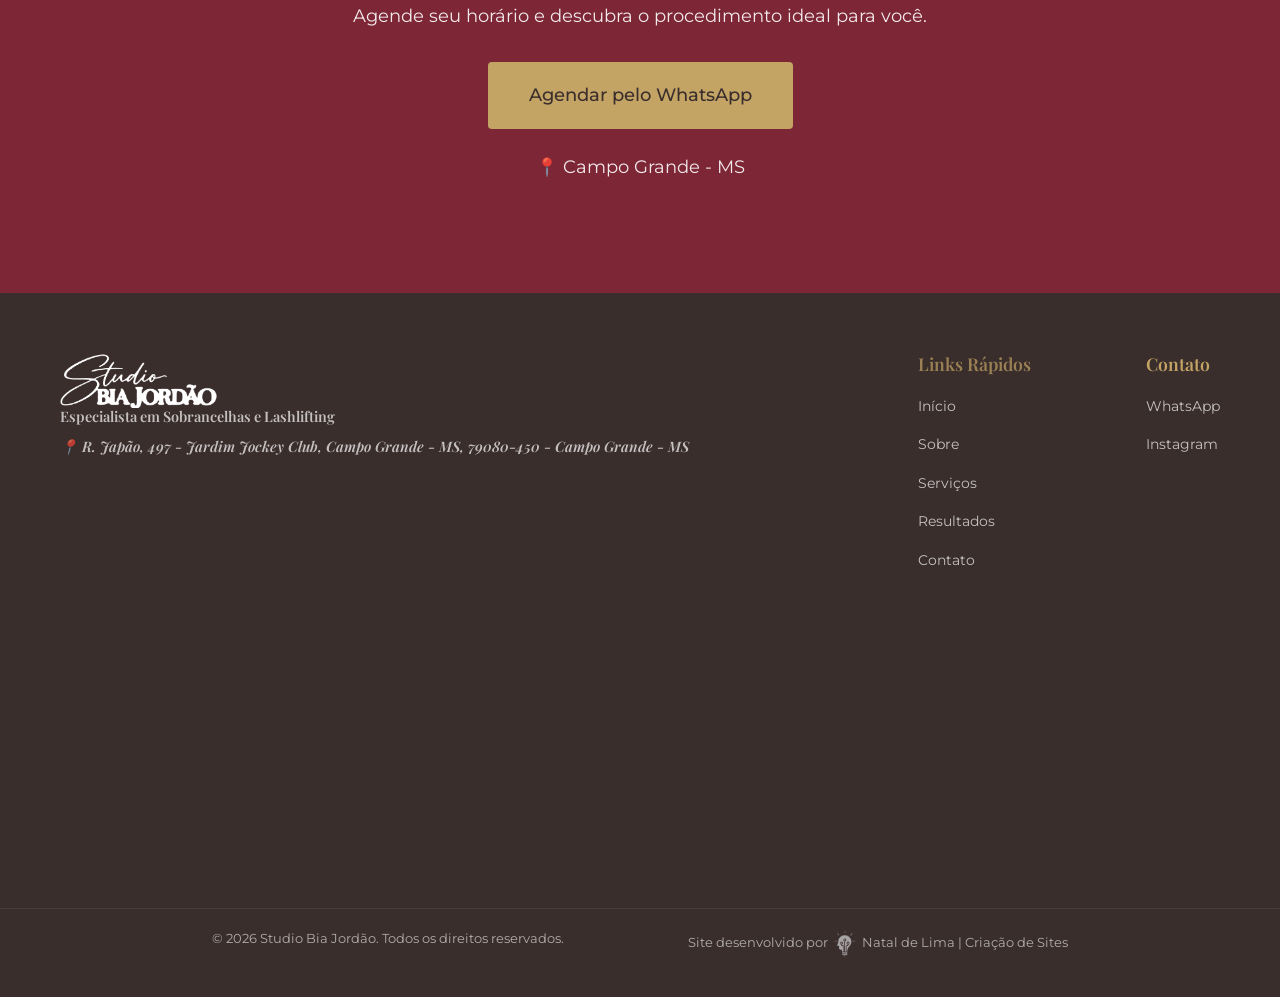
==== commit 1936ca19: "Melhorias no footer" ====
--- a/index.html
+++ b/index.html
@@ -7,15 +7,6 @@
     <meta name="title" content="Studio Bia Jordão | Especialista em Sobrancelhas, Lash e Brow em Campo Grande - MS">
     <meta name="description"
         content="Studio Bia Jordão em Campo Grande - MS. Especialista em sobrancelhas, Lash, Brow e despigmentação. Conheça os procedimentos e agende seu horário.">
-    <meta name="author" content="Natal de Lima - Desenvolvimento de Sites">
-
-    <!-- Open Graph / SEO Social -->
-    <meta property="og:type" content="website">
-    <meta property="og:url" content="https://studiobiajordao.site.je">
-    <meta property="og:title" content="Studio Bia Jordão | Especialista em Sobrancelhas">
-    <meta property="og:description"
-        content="Realce a sua beleza através de sobrancelhas que valorizam o seu rosto em Campo Grande - MS.">
-    <meta property="og:image" content="img/bia_jordao.jpeg">
 
     <!-- Open Graph / Facebook -->
     <meta property="og:type" content="website">
@@ -24,7 +15,7 @@
         content="Studio Bia Jordão | Especialista em Sobrancelhas, Lash e Brow em Campo Grande - MS">
     <meta property="og:description"
         content="Studio Bia Jordão em Campo Grande - MS. Especialista em sobrancelhas, Lash, Brow e despigmentação. Conheça os procedimentos e agende seu horário.">
-    <meta property="og:image" content="img/bia_jordao.jpeg">
+    <meta property="og:image" content="https://sutdiobiajordao.site.je/img/bia_jordao.jpeg">
 
     <!-- Twitter / X Meta Tags -->
     <meta name="twitter:card" content="summary_large_image">
@@ -32,20 +23,18 @@
         content="Studio Bia Jordão | Especialista em Sobrancelhas, Lash e Brow em Campo Grande - MS">
     <meta name="twitter:description"
         content="Studio Bia Jordão em Campo Grande - MS. Especialista em sobrancelhas, Lash, Brow e despigmentação. Conheça os procedimentos e agende seu horário.">
-    <meta name="twitter:image" content="img/bia_jordao.jpeg">
+    <meta name="twitter:image" content="https://sutdiobiajordao.site.je/img/bia_jordao.jpeg">
 
     <!-- Location Meta Tags -->
     <meta name="geo.region" content="BR">
     <meta name="geo.placename" content="R. Japão, 497 - Jardim Jockey Club, Campo Grande - MS, 79080-450">
     <meta name="geo.position" content="-20.481838;-54.624949">
-    <meta name="ICBM" content="--20.481838;-54.624949">
+    <meta name="ICBM" content="-20.481838;-54.624949">
 
 
     <!-- Technical Meta Tags -->
-    <meta name="author" content="Natal Lima">
+    <meta name="author" content="Natal de Lima - Desenvolvimento de Sites">
     <meta name="robots" content="index, follow, max-image-preview:large">
-    <meta name="revisit-after" content="7 days">
-    <meta http-equiv="X-UA-Compatible" content="IE=edge">
     <meta name="apple-mobile-web-app-capable" content="yes">
     <meta name="apple-mobile-web-app-status-bar-style" content="black">
     <meta name="google" content="notranslate">
@@ -62,7 +51,33 @@
     <!-- CSS -->
     <link rel="stylesheet" href="css/style.css">
 
-    <title>Studio Bia Jordão | Sobrancelhas, Lash e Brow em Campo Grande</title>
+    <!-- URL canônica -->
+    <link rel="canonical" href="https://studiobiajordao.site.je/">
+
+    <title>Studio Bia Jordão | Sobrancelhas, Lash e Brow em Campo Grande - MS</title>
+
+    <script type="application/ld+json">
+    {
+      "@context": "https://schema.org",
+      "@type": "BeautySalon",
+      "name": "Studio Bia Jordão",
+      "description": "Studio especializado em sobrancelhas, Lash, Brow e despigmentação em Campo Grande - MS.",
+      "url": "https://studiobiajordao.site.je/",
+      "telephone": "+55 67 98147-6122",
+      "image": "https://studiobiajordao.site.je/img/bia_jordao.jpeg",
+      "address": {
+        "@type": "PostalAddress",
+        "streetAddress": "R. Japão, 497",
+        "addressLocality": "Campo Grande",
+        "addressRegion": "MS",
+        "postalCode": "79080-450",
+        "addressCountry": "BR"
+      },
+      "sameAs": [
+        "https://www.instagram.com/borboletasdabia/"
+      ]
+    }
+    </script>
 </head>
 
 <body>
@@ -71,7 +86,7 @@
     <header id="header">
         <div class="container header-container">
             <a href="#inicio" class="logo" aria-label="Voltar ao início">
-                <img src="./img/logo-studio-bia-jordao.png" alt="Studio Bia Jordão">
+                <img src="./img/logo-studio-bia-jordao.png" height="55px" alt="Studio Bia Jordão">
             </a>
 
             <nav class="desktop-nav" aria-label="Navegação principal">
@@ -242,27 +257,29 @@
                 <h2 class="section-title text-center animate-on-scroll fade-in-up">Veja alguns resultados</h2>
                 <div class="gallery-grid">
                     <div class="gallery-item animate-on-scroll fade-in">
-                        <div class="placeholder-img"><img src="img/limpeza-de-pele.jpeg" alt="limpeza de pele"></div>
+                        <div class="placeholder-img"><img src="img/limpeza-de-pele.jpeg"
+                                alt="Procedimento de limpeza de pele realizado no Studio Bia Jordão"></div>
                     </div>
                     <div class="gallery-item animate-on-scroll fade-in delay-1">
                         <div class="placeholder-img"><img src="img/design-de-sobrancelhas.jpeg"
-                                alt="design de sobrancelhas"></div>
+                                alt="Design de sobrancelhas realizado no Studio Bia Jordão"></div>
                     </div>
                     <div class="gallery-item animate-on-scroll fade-in delay-2">
-                        <div class="placeholder-img"><img src="img/design-com-henna.jpeg" alt="design com henna"></div>
+                        <div class="placeholder-img"><img src="img/design-com-henna.jpeg"
+                                alt="Design de sobrancelhas com henna realizado no Studio Bia Jordão"></div>
                     </div>
                     <div class="gallery-item animate-on-scroll fade-in">
                         <div class="placeholder-img"><img src="img/hydragloss.jpeg"
-                                alt="hydragloss - A hidratação que seus lábios merecem , nutrindo os lábios deixando-os como uma seda.">
+                                alt="Procedimento de Hydragloss no Studio Bia Jordão">
                         </div>
                     </div>
                     <div class="gallery-item animate-on-scroll fade-in delay-1">
                         <div class="placeholder-img"><img src="img/lashlifting.jpeg"
-                                alt="Lashlifting - Ideal para quem quer realçar seus cílios naturais."></div>
+                                alt="Lash Lifting realizado no Studio Bia Jordão"></div>
                     </div>
                     <div class="gallery-item animate-on-scroll fade-in delay-2">
                         <div class="placeholder-img"><img src="img/browlamination.jpeg"
-                                alt="Browlamination - Desenvolvido para alinhamento dos fios ele vai trazer o aspecto de uma sobrancelha mais cheia! ">
+                                alt="Brow Lamination realizado no Studio Bia Jordão">
                         </div>
                     </div>
                 </div>
@@ -327,15 +344,15 @@
         <div class="container footer-container">
             <div class="footer-brand">
                 <a href="#inicio" class="logo" aria-label="Voltar ao início">
-                    <img src="./img/logo-studio-bia-jordao-footer.png" alt="Studio Bia Jordão">
-                    <p>Especialista em Sobrancelhas e Lashlifting</p>
+                    <img src="./img/logo-studio-bia-jordao-footer.png" height="" alt="Studio Bia Jordão">
+                    <p style="padding-bottom: 5px;">Especialista em Sobrancelhas e Lashlifting</p>
                     <address>
                         <p>📍 R. Japão, 497 - Jardim Jockey Club, Campo Grande - MS, 79080-450 -
                             Campo Grande - MS</p>
 
                         <iframe
                             src="https://www.google.com/maps/embed?pb=!1m18!1m12!1m3!1d3737.5935550552895!2d-54.62749182461278!3d-20.481880355731327!2m3!1f0!2f0!3f0!3m2!1i1024!2i768!4f13.1!3m3!1m2!1s0x9486e70e41bae967%3A0x37c1807185c353e5!2s%EF%B8%8F%20%40borboletasdabia%20Sobrancelhas%7C%20Lashlifting%7C%20Browlamination%7C%20Dermaplaning%7C%20Limpeza%EF%B8%8F%20de%20pele%20e%20muito%20mais*21!5e0!3m2!1spt-BR!2sbr!4v1786744595365!5m2!1spt-BR!2sbr"
-                            style="border:0; border-radius: 5%; width:100%; max-width:450px; height: 400px"
+                            style="border:0; border-radius: 5%; width:100%; max-width:600px; height: 400px"
                             allowfullscreen="" loading="lazy" referrerpolicy="strict-origin-when-cross-origin"></iframe>
                     </address>
             </div>
@@ -361,8 +378,13 @@
         </div>
         <div class="footer-bottom">
             <p>&copy; 2026 Studio Bia Jordão. Todos os direitos reservados.</p>
-            <p>Site desenvolvido por <a href="https://nataldelima.github.io" target="_blank">Natal de Lima | Criação de
-                    Sites</a></p>
+            <p class="footer-credit">
+                <span>Site desenvolvido por</span>
+                <a href="https://nataldelima.github.io" target="_blank">
+                    <img src="img/logo-nataldelima.png" alt="Natal de Lima | Criação de Sites">Natal de Lima | Criação
+                    de Sites
+                </a>
+            </p>
         </div>
     </footer>
 
--- a/css/style.css
+++ b/css/style.css
@@ -189,8 +189,9 @@
 .logo img {
     display: block;
     width: auto;
-    height: clamp(40px, 5vw, 55px);
-    max-width: 240px;
+    height: 55px;
+    max-width: 220px;
+    object-fit: contain;
 }
 
 .desktop-nav .nav-list {
@@ -612,9 +613,10 @@
 }
 
 .footer-container {
-    display: grid;
-    grid-template-columns: 2fr 1fr 1fr;
-    gap: 2rem;
+    display: flex;
+    justify-content: space-between;
+
+    gap: 3rem;
     margin-bottom: 40px;
 }
 
@@ -661,6 +663,28 @@
     border-top: 1px solid rgba(255, 255, 255, 0.1);
     font-size: 0.8rem;
     opacity: 0.6;
+}
+
+.footer-credit {
+    display: flex;
+    align-items: center;
+    justify-content: center;
+    gap: 6px;
+    white-space: nowrap;
+}
+
+.footer-credit a {
+    display: inline-flex;
+    align-items: center;
+    gap: 6px;
+    white-space: nowrap;
+}
+
+.footer-credit img {
+    display: block;
+    width: auto;
+    height: 28px;
+    max-width: none;
 }
 
 /* ==========================================================================
@@ -821,8 +845,29 @@
     }
 
     .footer-container {
-        grid-template-columns: 1fr;
+        flex-wrap: wrap;
         text-align: center;
+        gap: 2rem 0;
+    }
+
+    .footer-brand {
+        flex: 0 0 100%;
+    }
+
+    .footer-links,
+    .footer-social {
+        flex: 0 0 50%;
+    }
+
+    .footer-bottom {
+        flex-direction: column;
+        gap: 0.5rem;
+        text-align: center;
+
+    }
+
+    .footer img {
+        display: inline-flex;
     }
 
     .cta-final h2 {
@@ -863,4 +908,12 @@
         flex-direction: column;
         gap: 0;
     }
+
+    .footer-credit {
+        font-size: 0.75rem;
+    }
+
+    .footer-credit img {
+        height: 24px;
+    }
 }
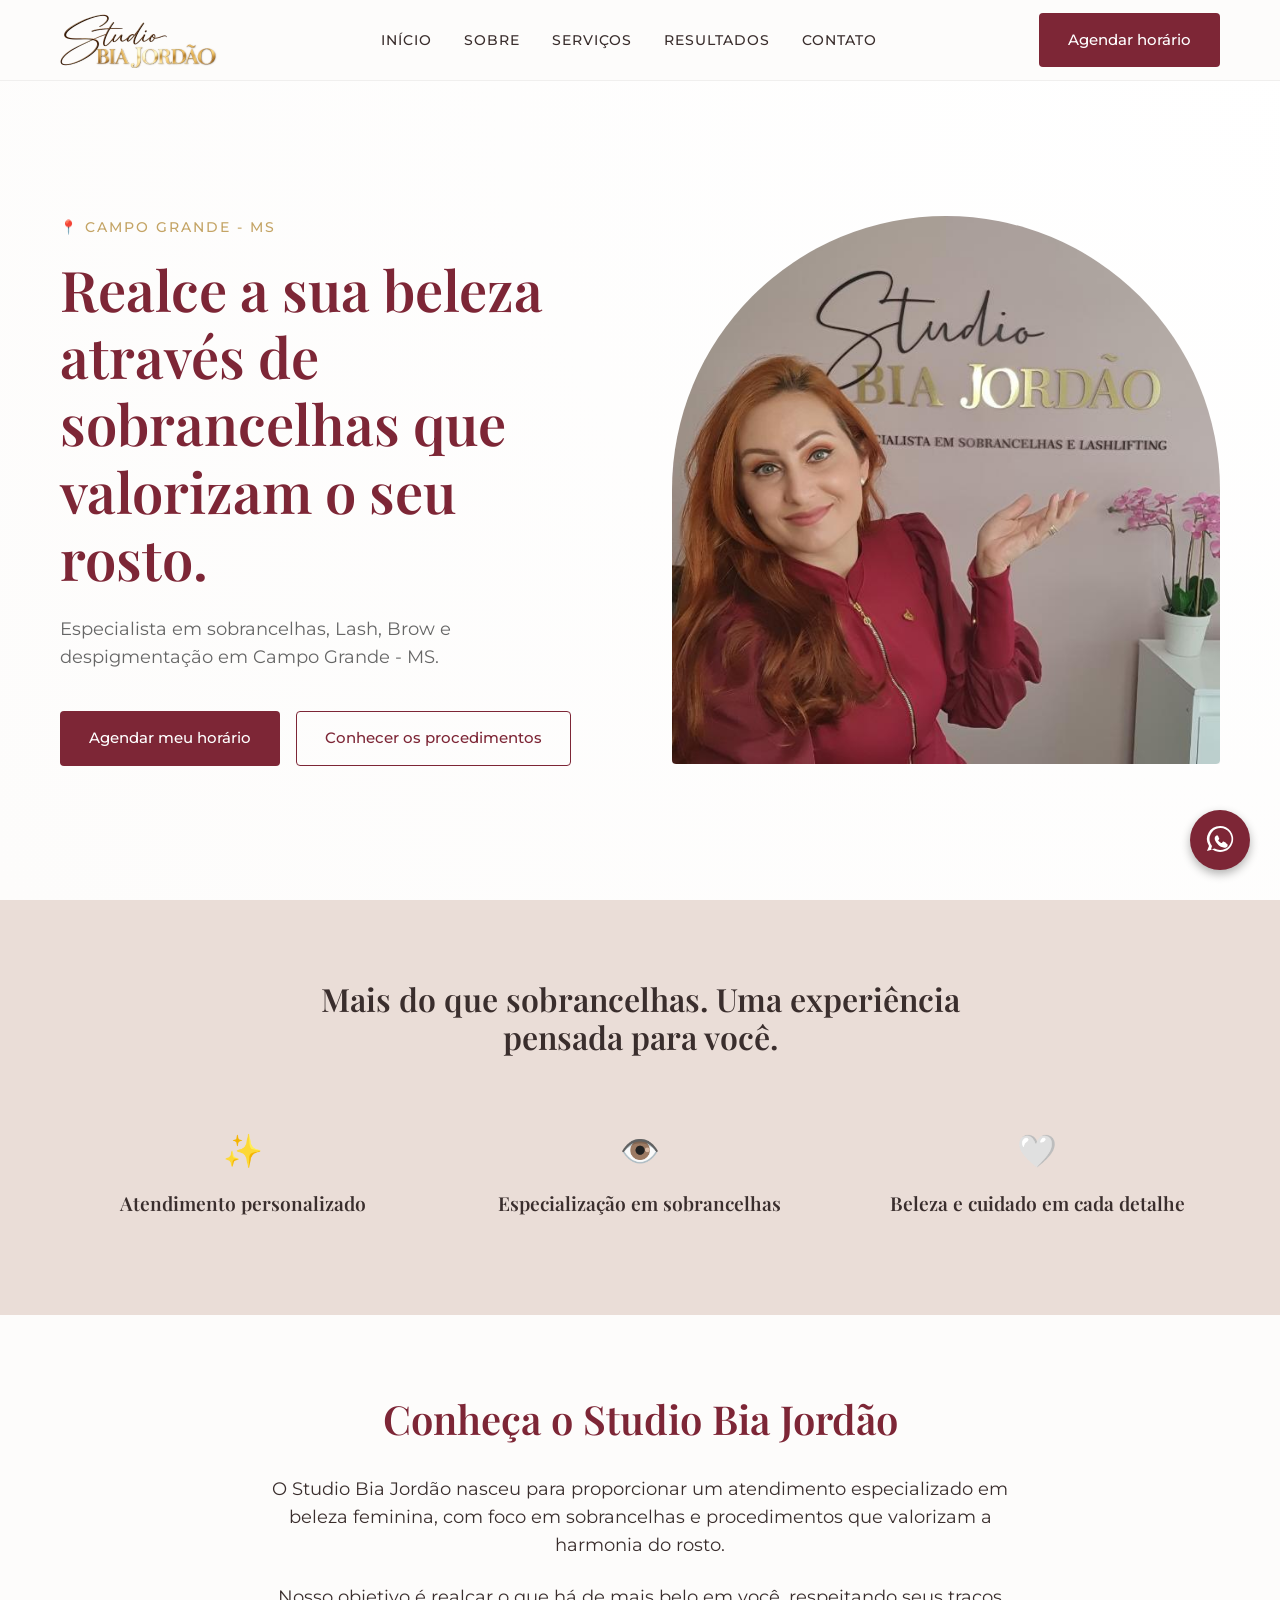
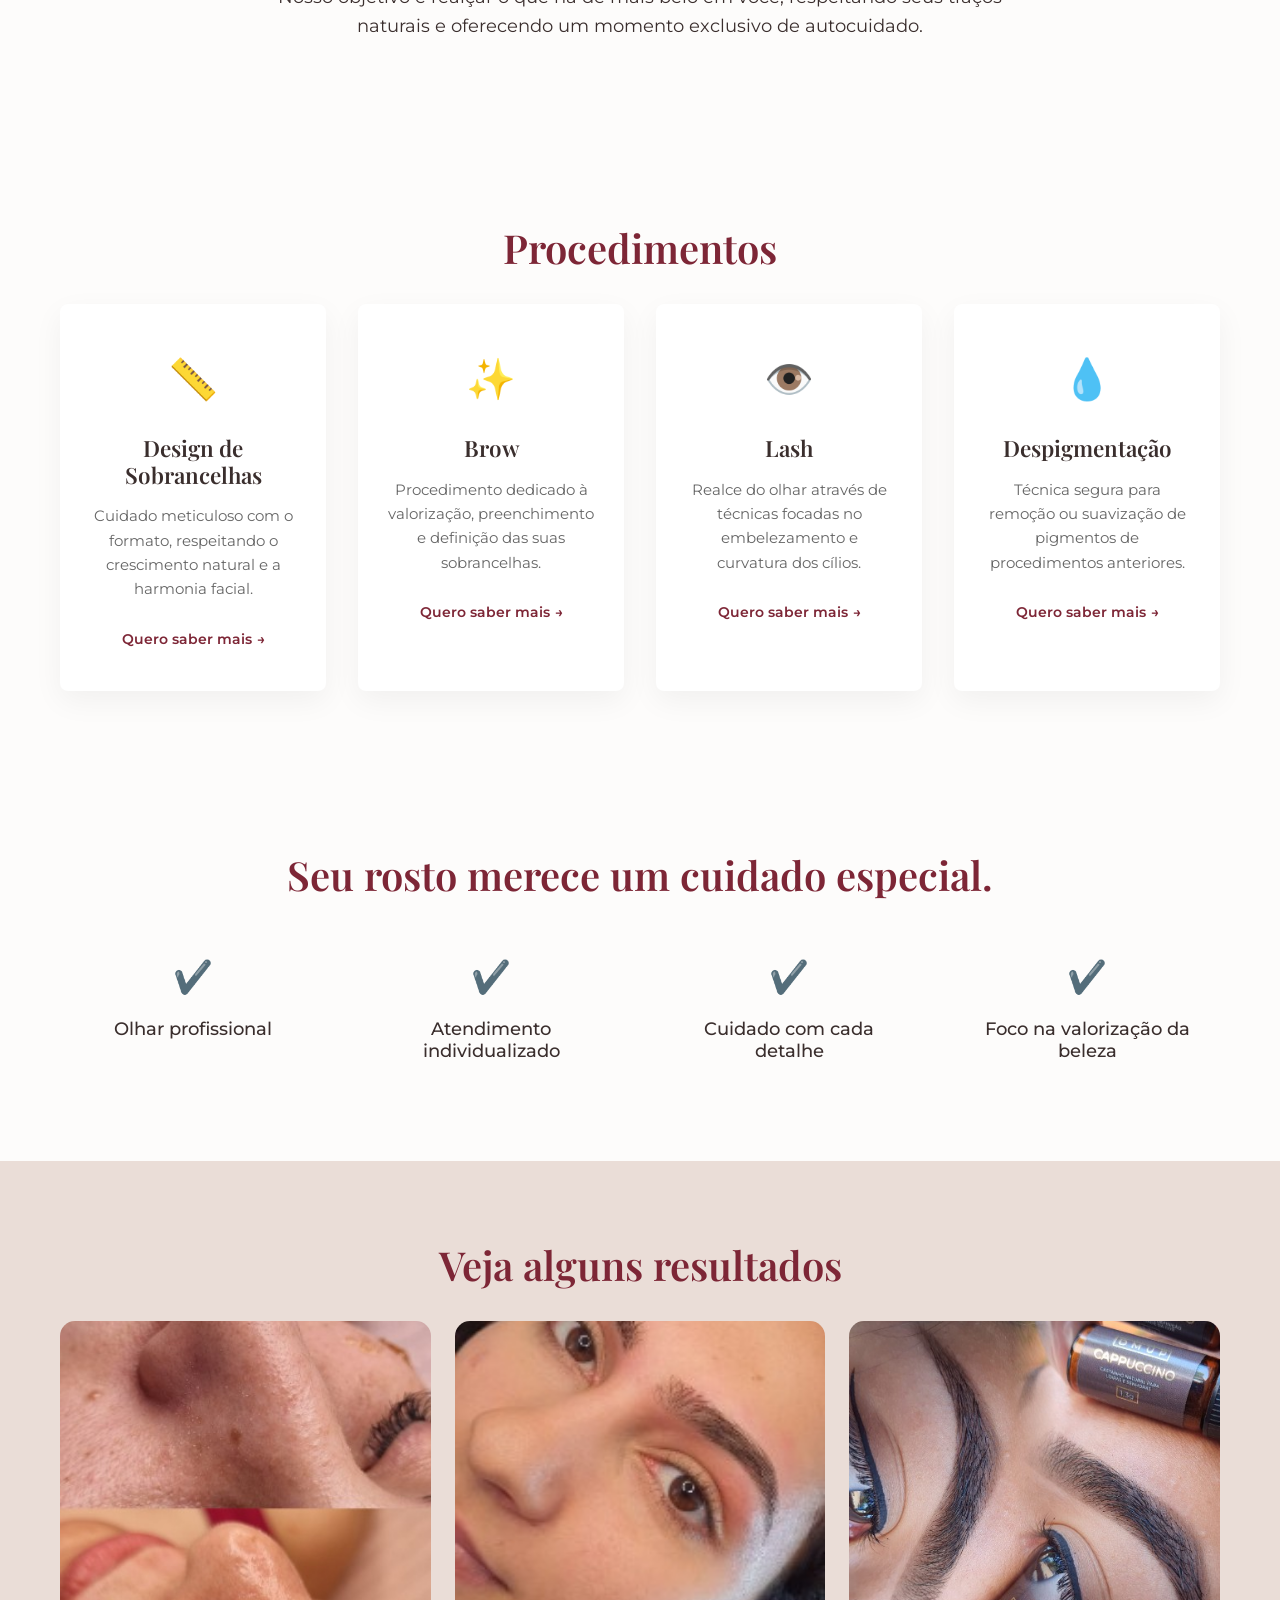
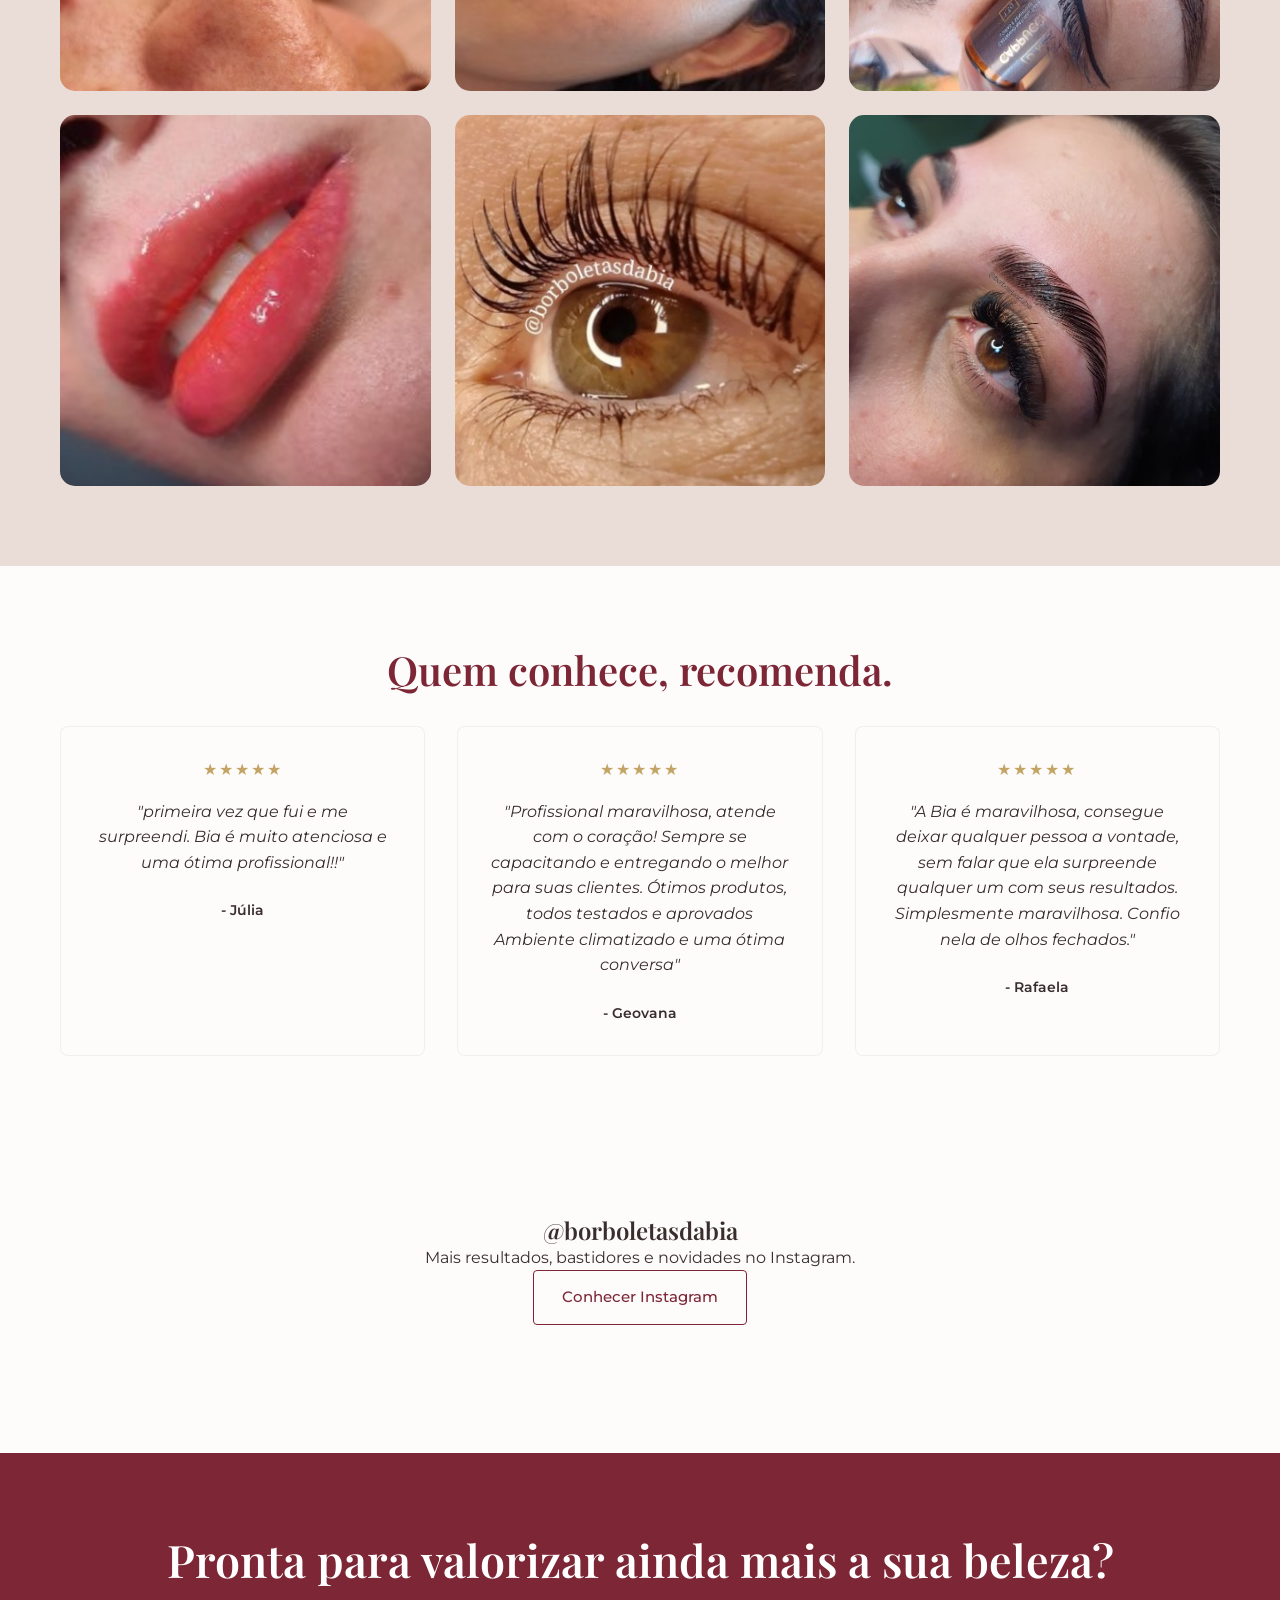
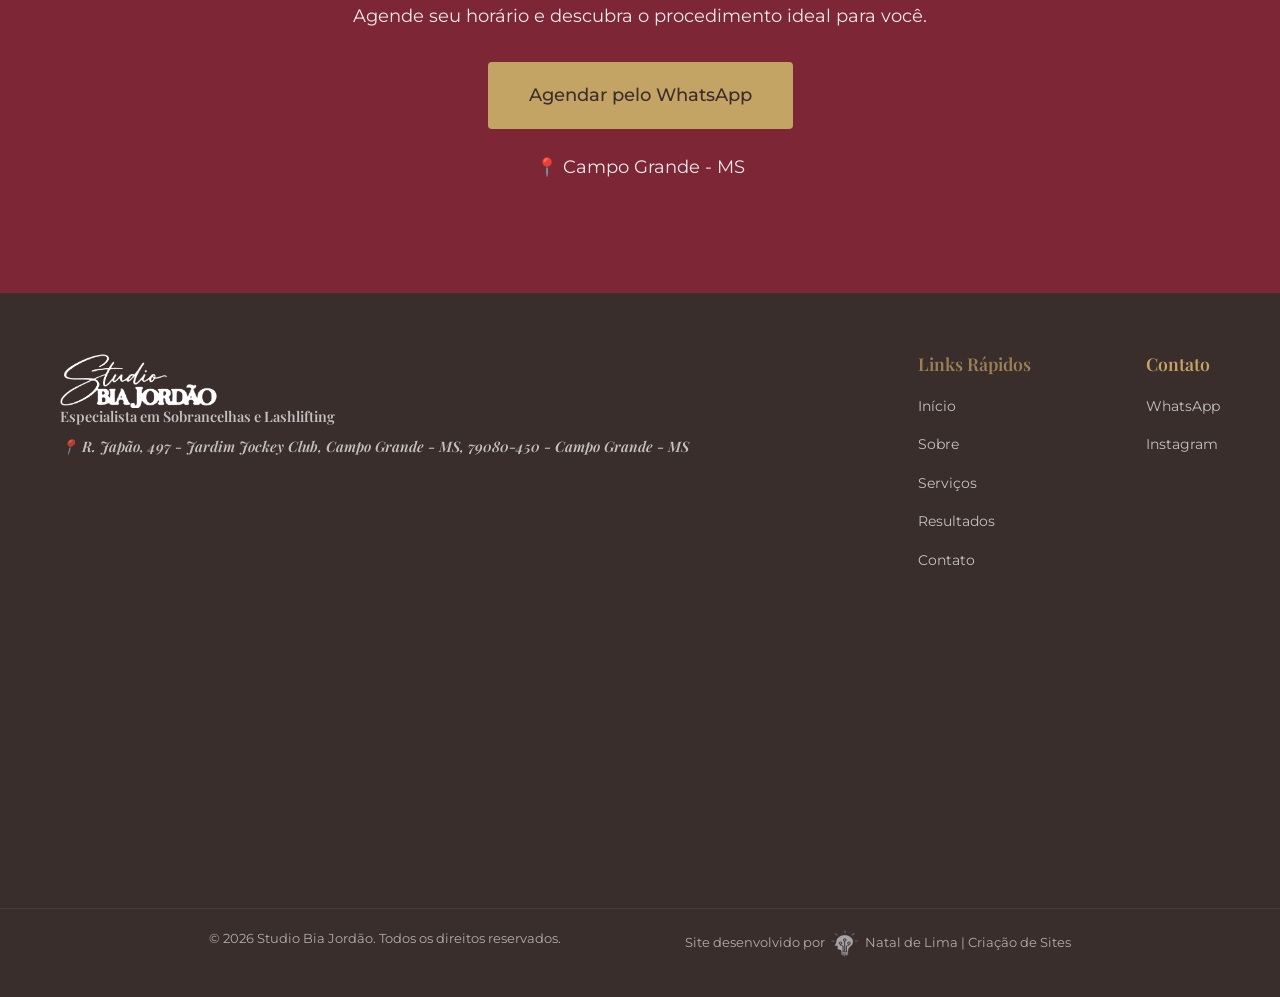
==== commit 40be1daa: "melhoria nas imagens" ====
--- a/index.html
+++ b/index.html
@@ -53,6 +53,9 @@
 
     <!-- URL canônica -->
     <link rel="canonical" href="https://studiobiajordao.site.je/">
+
+    <!-- Favicon -->
+    <link rel="icon" type="image/png" sizes="32x32" href="img/favicon.png">
 
     <title>Studio Bia Jordão | Sobrancelhas, Lash e Brow em Campo Grande - MS</title>
 
@@ -86,7 +89,7 @@
     <header id="header">
         <div class="container header-container">
             <a href="#inicio" class="logo" aria-label="Voltar ao início">
-                <img src="./img/logo-studio-bia-jordao.png" height="55px" alt="Studio Bia Jordão">
+                <img src="./img/logo-studio-bia-jordao.png" alt="Studio Bia Jordão">
             </a>
 
             <nav class="desktop-nav" aria-label="Navegação principal">
--- a/css/style.css
+++ b/css/style.css
@@ -682,7 +682,7 @@
 
 .footer-credit img {
     display: block;
-    width: auto;
+    width: 28px;
     height: 28px;
     max-width: none;
 }
